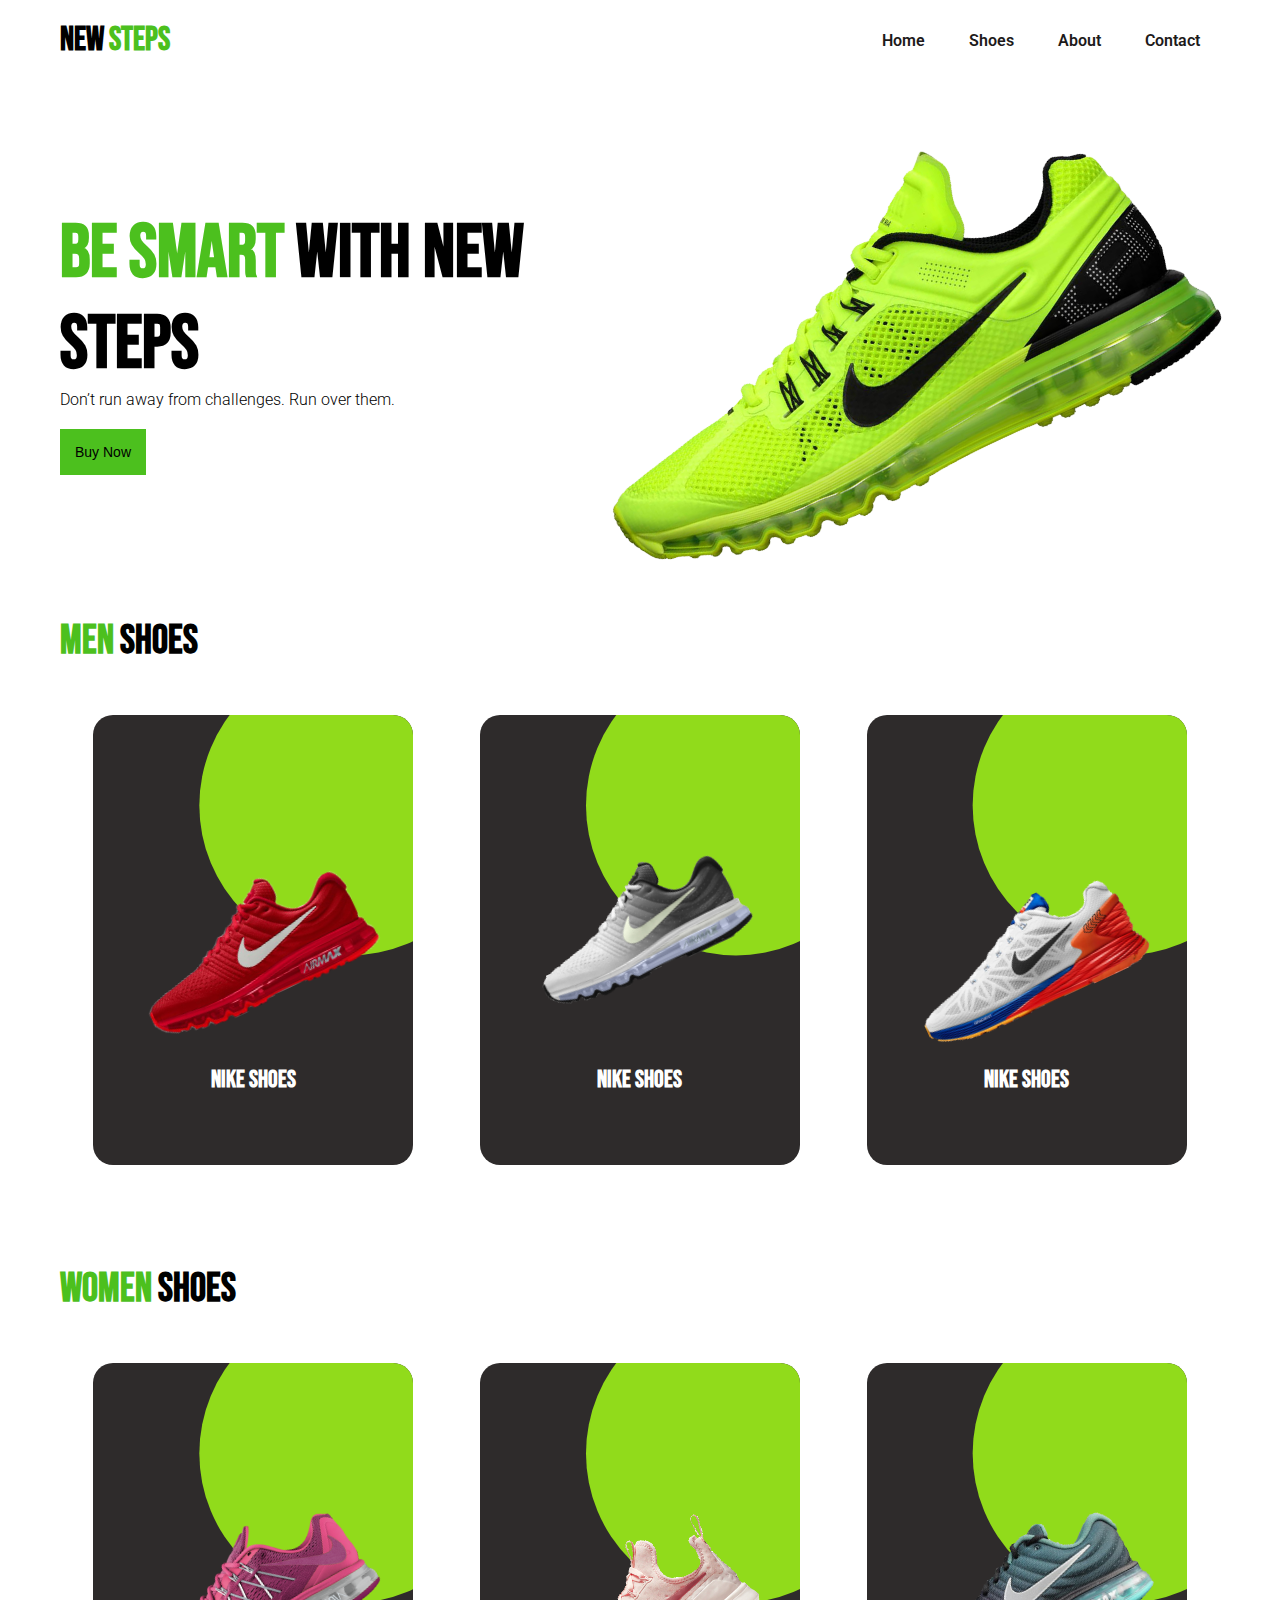
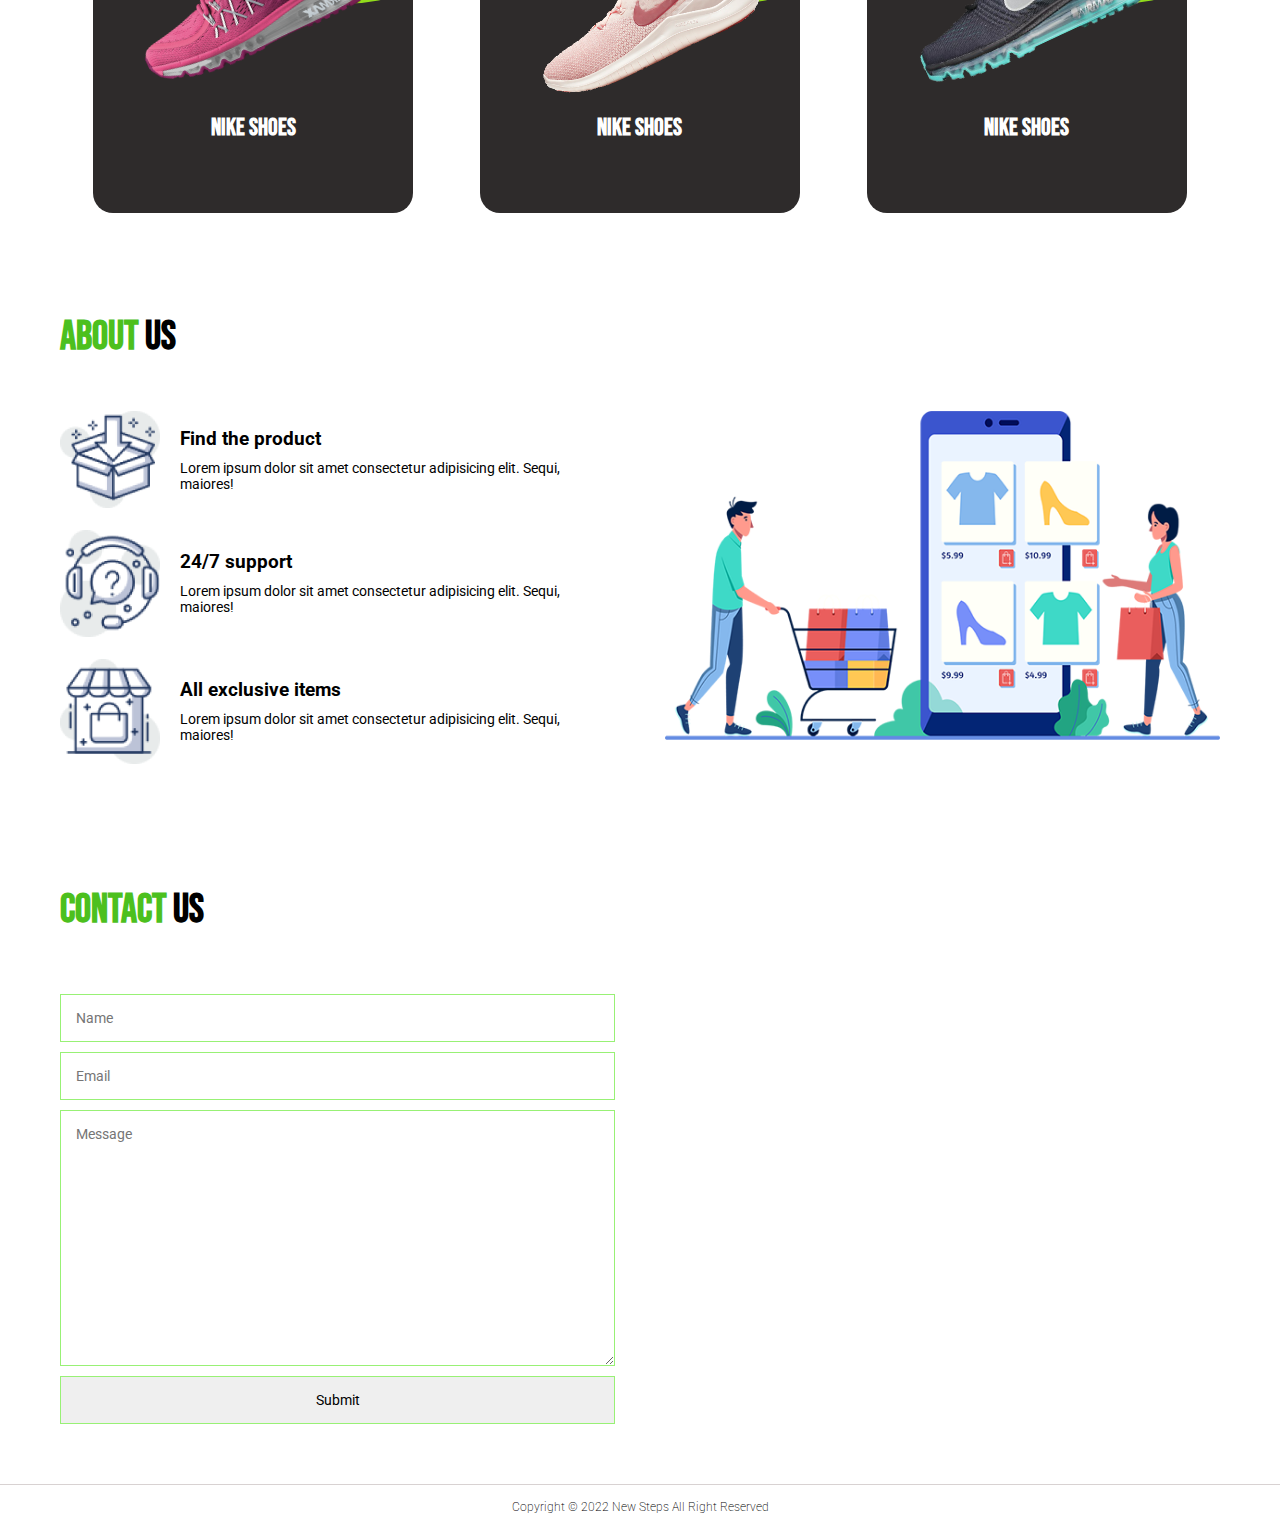
==== css responsive site/index.html @ ed40d56c "website layout create, product card added with css animation" ====
<!DOCTYPE html>
<html lang="en">

<head>
  <meta charset="UTF-8">
  <meta http-equiv="X-UA-Compatible" content="IE=edge">
  <meta name="viewport" content="width=device-width, initial-scale=1.0">
  <link rel="preconnect" href="https://fonts.googleapis.com">
  <link rel="preconnect" href="https://fonts.gstatic.com" crossorigin>
  <link href="https://fonts.googleapis.com/css2?family=Bebas+Neue&family=Roboto:wght@500;700;900&display=swap"
    rel="stylesheet">
  <link rel="stylesheet" href="./style.css">
  <title>New Steps</title>
</head>

<body>
  <header class="container">
    <nav class="navbar">
      <div class="logo">
        <h2>New <span class="highlight">Steps</span></h2>
      </div>
      <ul class="navigation">
        <li><a href="#"> Home</a></li>
        <li><a href="#"> Shoes</a></li>
        <li><a href="#"> About</a></li>
        <li><a href="#"> Contact</a></li>
      </ul>
    </nav>
  </header>

  <main class="container">
    <section class="banner">
      <div class="banner-left">

        <div>
          <h1><span class="highlight">Be smart</span> with New Steps</h1>
          <p>Don’t run away from challenges. Run over them.</p>
          <button class="buy-banner-btn">Buy Now</button>
        </div>

      </div>

      <div class="banner-right">
        <img src="./../image/shoes.webp" alt="">
      </div>
    </section>

    <!-- men-shoes  -->
    <section class="men-shoes">
      <div class="section-title">
        <h2><span class="highlight">Men</span> Shoes</h2>
      </div>
      <div class="card-container">
        <div class="product-card">
          <div class="card-img">
            <img src="../image/men/air-max.png" alt="">
          </div>
          <div class="card-body">
            <h2>Nike Shoes</h2>

            <div class="product-details">
              <div class="sizes">
                <h4>Sizes:</h4>
                <span>8</span>
                <span>9</span>
                <span>10</span>
                <span>11</span>
              </div>
              <div class="colors">
                <h4>Colors:</h4>
                <span></span>
                <span></span>
                <span></span>
              </div>
              <button class="buy-btn">Buy Now</button>
            </div>

          </div>
        </div>

        <div class="product-card">
          <div class="card-img">
            <img src="../image/men/air-max-white.png" alt="">
          </div>
          <div class="card-body">
            <h2>Nike Shoes</h2>

            <div class="product-details">
              <div class="sizes">
                <h4>Sizes:</h4>
                <span>8</span>
                <span>9</span>
                <span>10</span>
                <span>11</span>
              </div>
              <div class="colors">
                <h4>Colors:</h4>
                <span></span>
                <span></span>
                <span></span>
              </div>
              <button class="buy-btn">Buy Now</button>
            </div>

          </div>
        </div>

        <div class="product-card">
          <div class="card-img">
            <img src="../image/men/gradient.png" alt="">
          </div>
          <div class="card-body">
            <h2>Nike Shoes</h2>

            <div class="product-details">
              <div class="sizes">
                <h4>Sizes:</h4>
                <span>8</span>
                <span>9</span>
                <span>10</span>
                <span>11</span>
              </div>
              <div class="colors">
                <h4>Colors:</h4>
                <span></span>
                <span></span>
                <span></span>
              </div>
              <button class="buy-btn">Buy Now</button>
            </div>

          </div>
        </div>
      </div>
    </section>

    <!-- women-shoes -->

    <section class="women-shoes">
      <div class="section-title">
        <h2><span class="highlight">Women</span> Shoes</h2>
      </div>
      <div class="card-container">
        <div class="product-card">
          <div class="card-img">
            <img src="../image/women/Casual-Shoes.png" alt="">
          </div>
          <div class="card-body">
            <h2>Nike Shoes</h2>

            <div class="product-details">
              <div class="sizes">
                <h4>Sizes:</h4>
                <span>8</span>
                <span>9</span>
                <span>10</span>
                <span>11</span>
              </div>
              <div class="colors">
                <h4>Colors:</h4>
                <span></span>
                <span></span>
                <span></span>
              </div>
              <button class="buy-btn">Buy Now</button>
            </div>

          </div>
        </div>

        <div class="product-card">
          <div class="card-img">
            <img src="../image/women/fashion-women.png" alt="">
          </div>
          <div class="card-body">
            <h2>Nike Shoes</h2>

            <div class="product-details">
              <div class="sizes">
                <h4>Sizes:</h4>
                <span>8</span>
                <span>9</span>
                <span>10</span>
                <span>11</span>
              </div>
              <div class="colors">
                <h4>Colors:</h4>
                <span></span>
                <span></span>
                <span></span>
              </div>
              <button class="buy-btn">Buy Now</button>
            </div>

          </div>
        </div>

        <div class="product-card">
          <div class="card-img">
            <img src="../image/women/nike-air-max.png" alt="">
          </div>
          <div class="card-body">
            <h2>Nike Shoes</h2>

            <div class="product-details">
              <div class="sizes">
                <h4>Sizes:</h4>
                <span>8</span>
                <span>9</span>
                <span>10</span>
                <span>11</span>
              </div>
              <div class="colors">
                <h4>Colors:</h4>
                <span></span>
                <span></span>
                <span></span>
              </div>
              <button class="buy-btn">Buy Now</button>
            </div>

          </div>
        </div>
      </div>
    </section>
    <!-- about us  -->
    <section>
      <div class="section-title">
        <h2><span class="highlight">About </span>us</h2>
      </div>

      <div class="about">
        <div class="about-left">
          <div class="about-left-single">
            <img src="./../image/exchange.png" alt="">
            <div class="about-text">
              <h3>Find the product</h3>
              <p>Lorem ipsum dolor sit amet consectetur adipisicing elit. Sequi, maiores!</p>
            </div>
          </div>

          <div class="about-left-single">
            <img src="./../image/contact.png" alt="">
            <div class="about-text">
              <h3>24/7 support</h3>
              <p>Lorem ipsum dolor sit amet consectetur adipisicing elit. Sequi, maiores!</p>
            </div>
          </div>

          <div class="about-left-single">
            <img src="./../image/perfect-fit.png" alt="">
            <div class="about-text">
              <h3>All exclusive items</h3>
              <p>Lorem ipsum dolor sit amet consectetur adipisicing elit. Sequi, maiores!</p>
            </div>
          </div>

        </div>

        <div class="about-right">
          <img src="./../image/about.png" alt="">
        </div>
      </div>

    </section>

    <!-- contact  -->
    <section>
      <div class="section-title">
        <h2><span class="highlight">Contact </span>us</h2>
      </div>

      <div class="contact">
        <form class="contact-left">
          <input class="input-item" type="text" name="" id="" placeholder="Name">
          <input class="input-item" type="email" email="" id="" placeholder="Email">
          <textarea class="input-item" name="" id="" cols="30" rows="14" placeholder="Message"></textarea>
          <input class="input-item btn" type="submit" name="" id="">
        </form>

        <iframe class="map"
          src="https://www.google.com/maps/embed?pb=!1m18!1m12!1m3!1d5528.582463318086!2d91.81949152625438!3d22.357927098495423!2m3!1f0!2f0!3f0!3m2!1i1024!2i768!4f13.1!3m3!1m2!1s0x30acd89aa62f94c3%3A0xcfd7f9ec2e893f02!2sGEC%20More%2C%20Chittagong!5e0!3m2!1sen!2sbd!4v1644314188283!5m2!1sen!2sbd"
          style="border:0;" allowfullscreen="" loading="lazy">
        </iframe>

      </div>
    </section>
  </main>
  <footer class="footer">
    <p>Copyright &copy 2022 New Steps All Right Reserved</p>
  </footer>
</body>

</html>
---- css responsive site/style.css ----
*{
  margin: 0;
  padding: 0;
  box-sizing: border-box;
}
body{
  font-family: 'Roboto', sans-serif;
}

h1, h2{
  font-family: 'Bebas Neue', cursive;
}

.section-title h2{
  font-size:  40px;
  padding: 100px 0px 50px 0px;
}

.container{
  max-width: 1200px;
  margin: 0 auto;
  padding: 0 20px;
}

.highlight{
  color: rgb(76, 192, 30);
}

.navbar{
  display: flex;
  justify-content: space-between;
  height: 80px;
  align-items: center;

}

.logo{
  font-size: 22px;
}

.navigation li{
  list-style: none;
  display: inline-block;
}

.navigation li a{
  text-decoration: none;
  color: rgb(29, 26, 26);
  padding: 10px 20px;
  font-weight: 600;
  transition: 0.5s linear;
}

.navigation li a:hover{
  color: rgb(76, 192, 30);
}

/* banner */
.banner{
  display: grid;
  grid-template-columns: 5fr 7fr;
  margin-top: 85px;
}
.banner-right{
  padding: 20px;
}

.banner-right img{
  width: 100%;
  transform: rotate(-25deg);
}

.banner-left{
  display: flex;
  align-items: center;
}

.banner-left h1{
  font-size: 75px;
}
.banner-left p{
  font-size: 16px;
  font-weight: 300;
  padding-bottom: 20px;
}

.buy-banner-btn{
  border: 0;
  outline: 0;
  padding: 15px;
  font-size: 14px;
  font-weight: 500;
  background:rgb(76, 192, 30);
  color: black;
  cursor: pointer;
  
}

/* card design  */
.card-container{
  display: grid;
  grid-template-columns: repeat(3, 1fr);
  place-items: center;
}

.product-card{
  font-family: 'Poppins', sans-serif;
  color: rgb(255, 255, 255);
  height: 450px;
  width: 320px;
  background: rgb(46, 43, 43);
  border-radius: 20px;
  position: relative;
  overflow: hidden;
}

.product-card::before{
  content: "";
  width: 100%;
  height: 100%;
  background: rgb(145, 219, 27);
  position: absolute;
  top: 0;
  left: 0;
  clip-path: circle(150px at 80% 20%);
  transition: .5s;
}

.product-card:hover::before{
  clip-path: circle(300px at 80% -10%);
}

.card-img{
  max-width: 250px;
  position: absolute;
  top: 0%;
  left: 10%;
  transform: translateY(120%);
  transition: .6s;
}
.card-img img{
  width: 100%;
  transform: rotate(-25deg);

}

.product-card:hover .card-img{
  transform: translateY(20%);
}

.card-body{
  position: absolute;
  color: rgb(255, 255, 255);
  height: 100px;
  width: 100%;
  text-align: center;
  bottom: 0;
  transition: .7s;
}

.product-card:hover .card-body{
  height: 200px;
}

/* .card-body h2{
  margin: 50px 0px 0px 0px;
} */

.card-body h4{
  margin: 7px 0px;
}


.sizes{
  display: flex;
  justify-content: center;
  align-items: center;
}

.sizes span{
  display: flex;
  justify-content: center;
  align-items: center;
  height: 25px;
  width: 25px;
  background: rgb(255, 255, 255);
  color: rgb(39, 37, 37);
  margin-left: 5px;
  border-radius: 5px;
  transition-delay: .7s;
}

.colors{
  display: flex;
  justify-content: center;
  align-items: center;
  transition-delay: .5s;
}

.colors span{
  height: 20px;
  width: 20px;
  border-radius: 50%;
  margin-left: 10px;
}

.colors span:nth-child(2){
  background-color: rgb(145, 219, 27); 
}
.colors span:nth-child(3){
  background-color: rgb(15, 69, 185); 
}
.colors span:nth-child(4){
  background-color: rgb(225, 236, 65); 
}

.buy-btn{
  border: 0;
  outline: 0;
  background: #fff;
  color: black;
  cursor: pointer;
  padding: 7px 10px;
  border-radius: 5px;
  font-size: 15px;
  font-weight: 500;
}

.product-details{
  opacity: 0;
  transition: .6s;
}
.product-card:hover .product-details{
  opacity: 1;
}

/* about us  */
.about{
  display: grid;
  grid-template-columns: repeat(2, 1fr);
  grid-gap: 50px;
}

.about-text h3{
  margin-bottom: 10px;
}
.about-text p{
  font-size: 14px;
}

.about-left{
  display: flex;
  flex-direction: column;
}

.about-left-single{
  display: flex;
  align-items: center;
  padding-bottom: 22px;
}

.about-left-single img{
  max-width: 100px;
  margin-right: 20px;
}

.about-right img{
  width: 100%;

}

/* contact  */
.contact{
  display: grid;
  grid-template-columns: repeat(2,1fr);
  grid-gap: 50px;
  place-items: center;
}

.contact-left{
  display: flex;
  flex-direction: column;
}
.contact-left {
  width: 100%;
}

.input-item{
  width: 100%;
  font-family: inherit;
  font-size: 14px;
  padding: 15px;
  margin: 5px 0px;
  border: 1px solid rgb(152, 241, 117);
  outline: 0;
}

.input-item.btn{
  cursor: pointer;
}

.map{
  width: 100%;
  height: 450px;
}

/* footer  */
.footer{
  font-size: 12px;
  font-weight: 200;
  display: flex;
  justify-content: center;
  align-items: center;
  height: 45px;
  border-top: 1px solid rgb(216, 210, 210);
  margin-top: 50px;
}
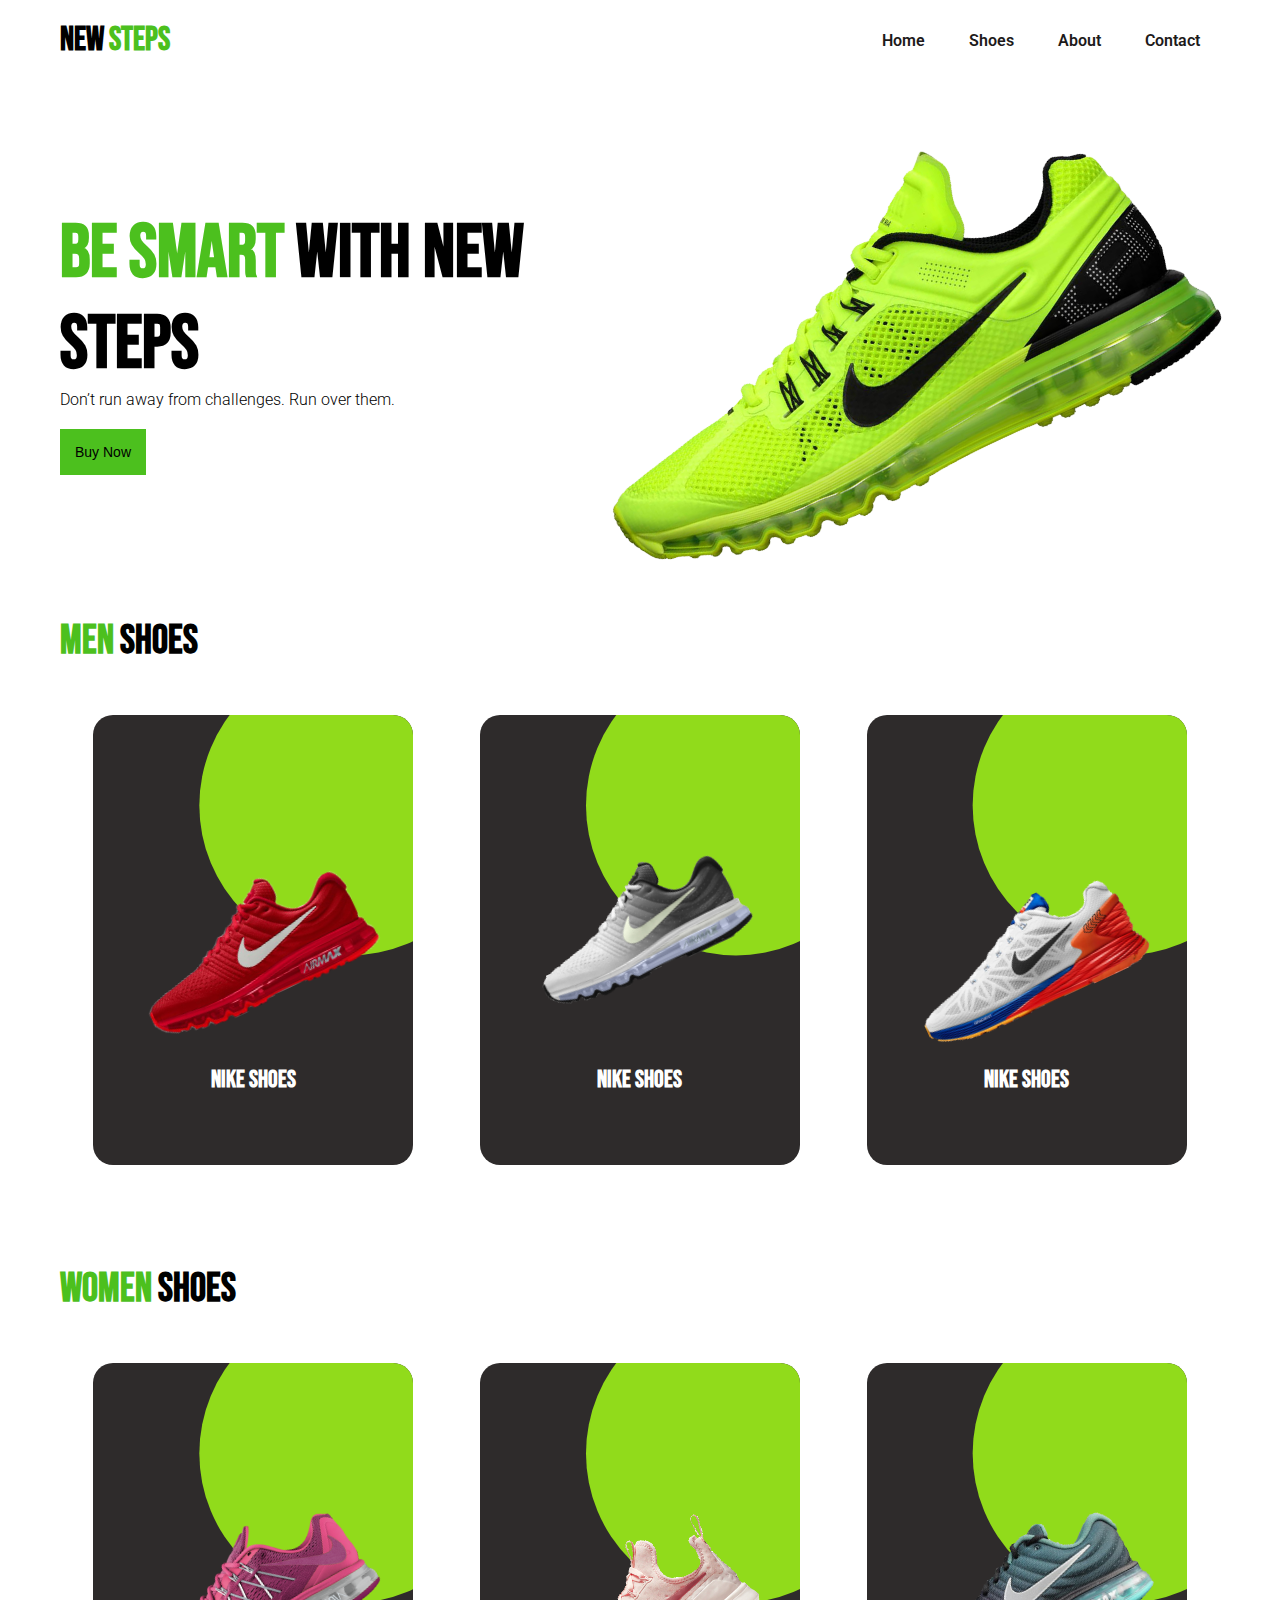
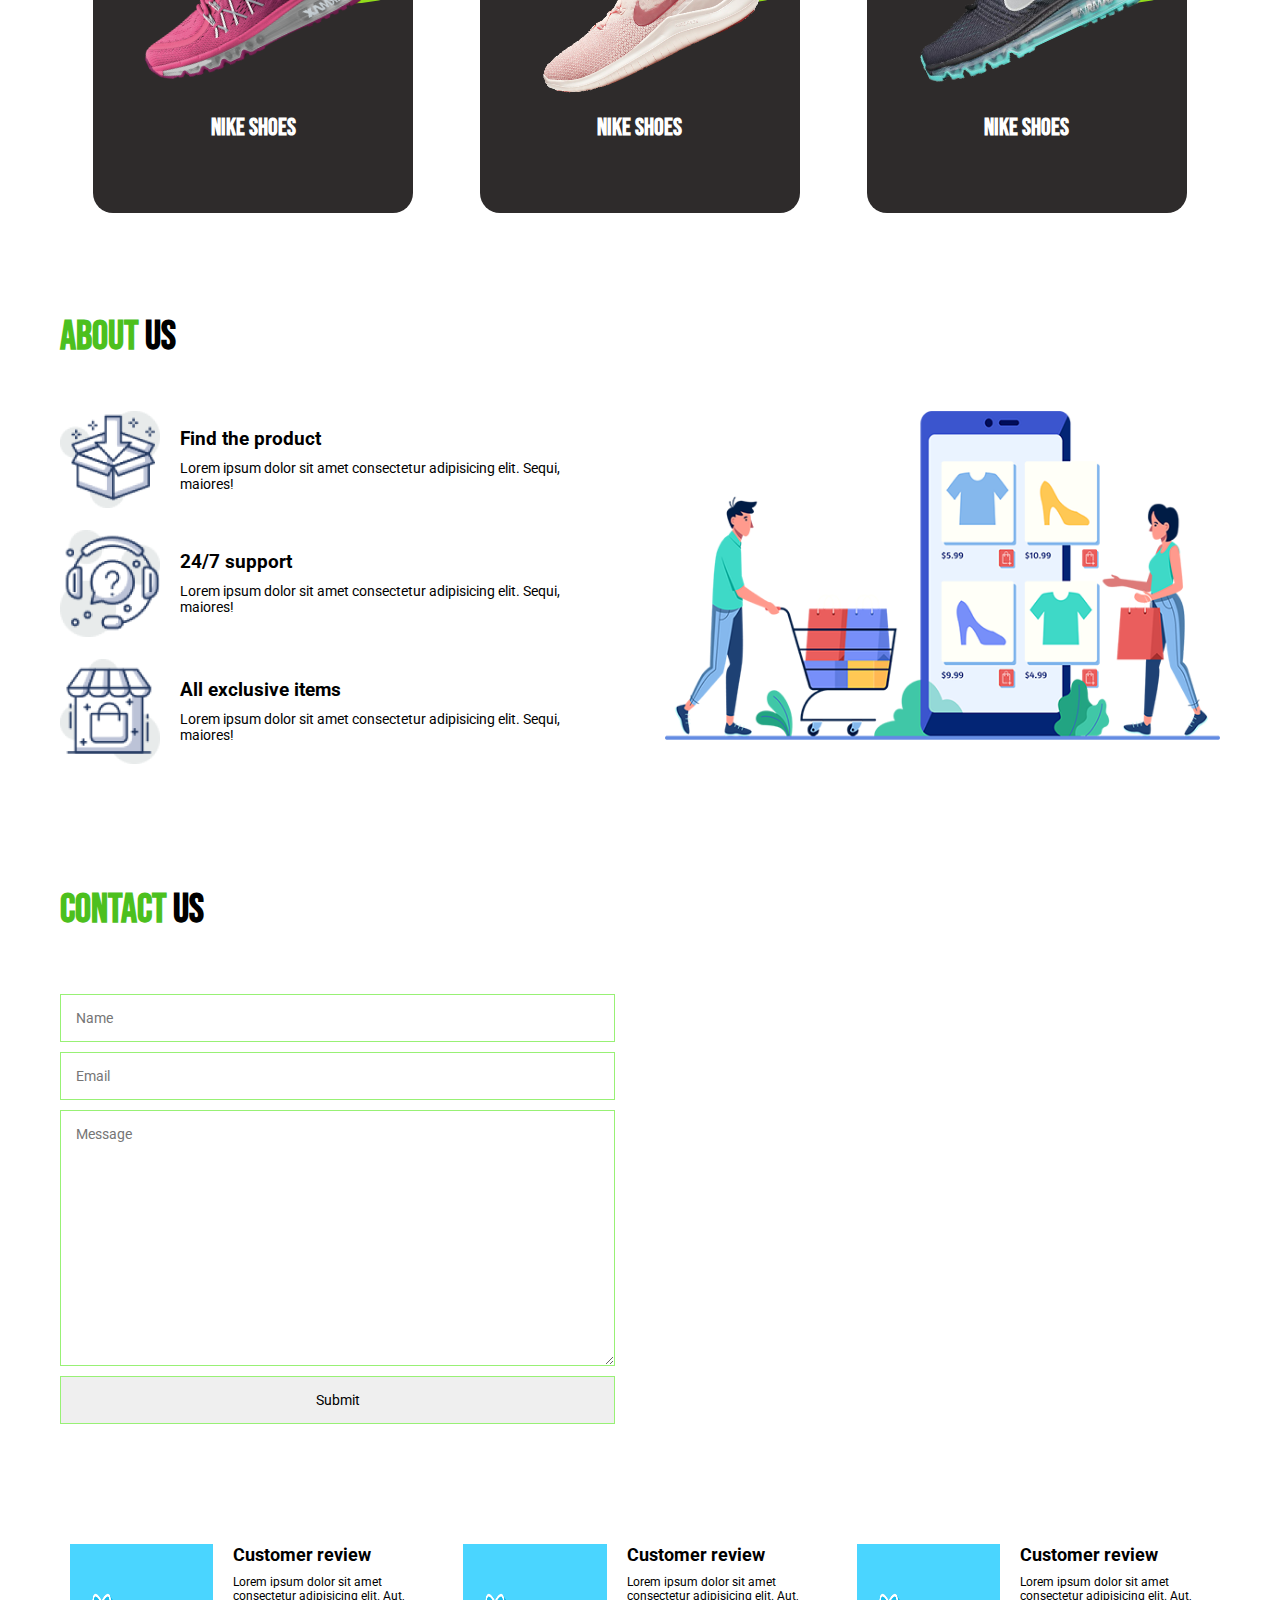
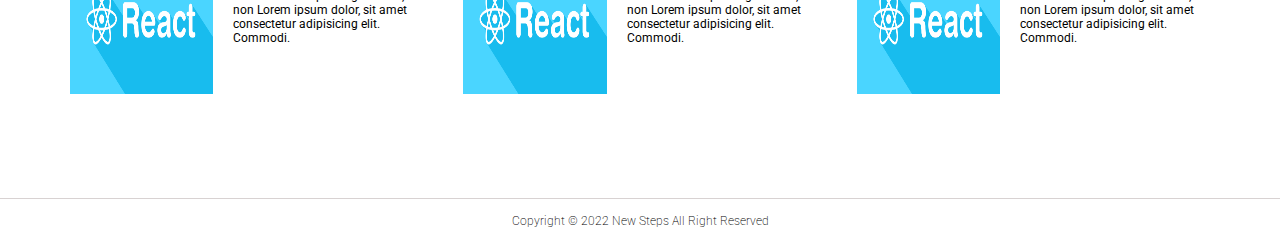
==== commit 99c8f241: "website responsive, created menu drawer with css" ====
--- a/css responsive site/index.html
+++ b/css responsive site/index.html
@@ -14,16 +14,25 @@
 </head>
 
 <body>
-  <header class="container">
+  <header class="container" id="home">
     <nav class="navbar">
       <div class="logo">
         <h2>New <span class="highlight">Steps</span></h2>
       </div>
+
+      <input type="checkbox" name="" id="menu-toggler">
+      <label for="menu-toggler" class="menu-toggler-label">
+
+        <div class="toggler-icon">
+          <span></span><span></span><span></span>
+        </div>
+      </label>
+
       <ul class="navigation">
-        <li><a href="#"> Home</a></li>
-        <li><a href="#"> Shoes</a></li>
-        <li><a href="#"> About</a></li>
-        <li><a href="#"> Contact</a></li>
+        <li><a href="#home"> Home</a></li>
+        <li><a href="#shoes"> Shoes</a></li>
+        <li><a href="#about"> About</a></li>
+        <li><a href="#contact"> Contact</a></li>
       </ul>
     </nav>
   </header>
@@ -46,7 +55,7 @@
     </section>
 
     <!-- men-shoes  -->
-    <section class="men-shoes">
+    <section id="shoes">
       <div class="section-title">
         <h2><span class="highlight">Men</span> Shoes</h2>
       </div>
@@ -132,11 +141,8 @@
           </div>
         </div>
       </div>
-    </section>
-
-    <!-- women-shoes -->
-
-    <section class="women-shoes">
+
+      <!-- women-shoes -->
       <div class="section-title">
         <h2><span class="highlight">Women</span> Shoes</h2>
       </div>
@@ -224,7 +230,7 @@
       </div>
     </section>
     <!-- about us  -->
-    <section>
+    <section id="about">
       <div class="section-title">
         <h2><span class="highlight">About </span>us</h2>
       </div>
@@ -265,7 +271,7 @@
     </section>
 
     <!-- contact  -->
-    <section>
+    <section id="contact">
       <div class="section-title">
         <h2><span class="highlight">Contact </span>us</h2>
       </div>
@@ -285,6 +291,41 @@
 
       </div>
     </section>
+
+    <section class="rev-container">
+
+      <div class="rev-card">
+        <div class="rev-left">
+          <img src="../image/react.png" alt="">
+        </div>
+        <div class="rev-right">
+          <h1>Customer review</h1>
+          <p>Lorem ipsum dolor sit amet consectetur adipisicing elit. Aut, non Lorem ipsum dolor, sit amet consectetur
+            adipisicing elit. Commodi.</p>
+        </div>
+      </div>
+      <div class="rev-card">
+        <div class="rev-left">
+          <img src="../image/react.png" alt="">
+        </div>
+        <div class="rev-right">
+          <h1>Customer review</h1>
+          <p>Lorem ipsum dolor sit amet consectetur adipisicing elit. Aut, non Lorem ipsum dolor, sit amet consectetur
+            adipisicing elit. Commodi.</p>
+        </div>
+      </div>
+      <div class="rev-card">
+        <div class="rev-left">
+          <img src="../image/react.png" alt="">
+        </div>
+        <div class="rev-right">
+          <h1>Customer review</h1>
+          <p>Lorem ipsum dolor sit amet consectetur adipisicing elit. Aut, non Lorem ipsum dolor, sit amet consectetur
+            adipisicing elit. Commodi.</p>
+        </div>
+      </div>
+
+    </section>
   </main>
   <footer class="footer">
     <p>Copyright &copy 2022 New Steps All Right Reserved</p>
--- a/css responsive site/style.css
+++ b/css responsive site/style.css
@@ -2,6 +2,7 @@
   margin: 0;
   padding: 0;
   box-sizing: border-box;
+  scroll-behavior: smooth;
 }
 body{
   font-family: 'Roboto', sans-serif;
@@ -55,11 +56,38 @@
   color: rgb(76, 192, 30);
 }
 
+.toggler-icon{
+  display: flex;
+  flex-direction: column;
+  cursor: pointer;
+}
+
+#menu-toggler{
+  display: none;
+}
+
+.toggler-icon span{
+  height: 3px;
+  width: 22px;
+  background-color: rgb(91, 216, 42);
+  border-radius: 5px;
+  margin-bottom: 4px;
+}
+.menu-toggler-label{
+  display: none;
+}
+
+#menu-toggler:checked ~ .navigation{
+  transform: translate(0%);
+  transition: 0.4s linear;
+}
+
 /* banner */
 .banner{
   display: grid;
   grid-template-columns: 5fr 7fr;
   margin-top: 85px;
+  grid-row-gap: 40px;
 }
 .banner-right{
   padding: 20px;
@@ -101,6 +129,7 @@
   display: grid;
   grid-template-columns: repeat(3, 1fr);
   place-items: center;
+  grid-row-gap: 18px;
 }
 
 .product-card{
@@ -162,9 +191,6 @@
   height: 200px;
 }
 
-/* .card-body h2{
-  margin: 50px 0px 0px 0px;
-} */
 
 .card-body h4{
   margin: 7px 0px;
@@ -314,4 +340,110 @@
   height: 45px;
   border-top: 1px solid rgb(216, 210, 210);
   margin-top: 50px;
+}
+
+.rev-container{
+  display: grid;
+  margin: 100px 0px 90px 0px ;
+  grid-template-columns: repeat(3, 1fr);
+  grid-gap: 20px;
+  width: 100%;
+  
+}
+
+
+.rev-card{
+  padding: 10px;
+  display: flex;
+  width: 100%;
+
+}
+
+.rev-left{
+  /* border-right: 1px solid rgb(189, 177, 177); */
+  margin-right: 20px;
+}
+
+.rev-right{
+  width: 100%;
+}
+.rev-right h1{
+  font-family: Roboto;
+  font-size: 18px;
+}
+.rev-right p{
+  margin-top: 10px;
+  font-size: 12px;
+}
+
+.rev-card img{
+  max-width: 100%;
+  height: 150px;
+}
+
+
+@media (max-width:1050px){
+  .card-container{
+    grid-template-columns: repeat(2, 1fr);
+    grid-row-gap: 18px;
+    place-items: center;
+  }
+}
+
+@media (max-width:720px){
+  .card-container, .banner, .about, .contact{
+    grid-template-columns: 1fr;
+ 
+  }
+}
+
+@media (max-width:720px){
+  .rev-card{
+    display: flex;
+    flex-direction: column;
+    flex-wrap: wrap;
+    overflow: hidden;
+    padding: 20px 0px 20px 0px;
+ 
+  }
+}
+@media (max-width:480px){
+  .rev-container{
+    display: flex;
+    flex-direction: column;
+   
+  }
+}
+@media (max-width:480px){
+  .rev-card img{
+  width: 100%;
+  height: 200px;
+  padding-top: 10px;
+
+  }
+}
+
+@media (max-width:720px){
+  .menu-toggler-label{
+    display: block;
+  }
+  .navigation{
+    position: fixed;
+    background-color: rgb(117, 202, 83);
+    top: 0;
+    left: 0;
+    height: 100vh;
+    z-index: 100;
+    width: 500px;
+    max-width: 66%;
+    padding: 50px ;
+    transform: translateX(-100%);
+  
+  }
+  .navigation li{
+    font-size: 20px;
+    display: block;
+    text-align: center;
+    margin: 28px ;
+  }
 }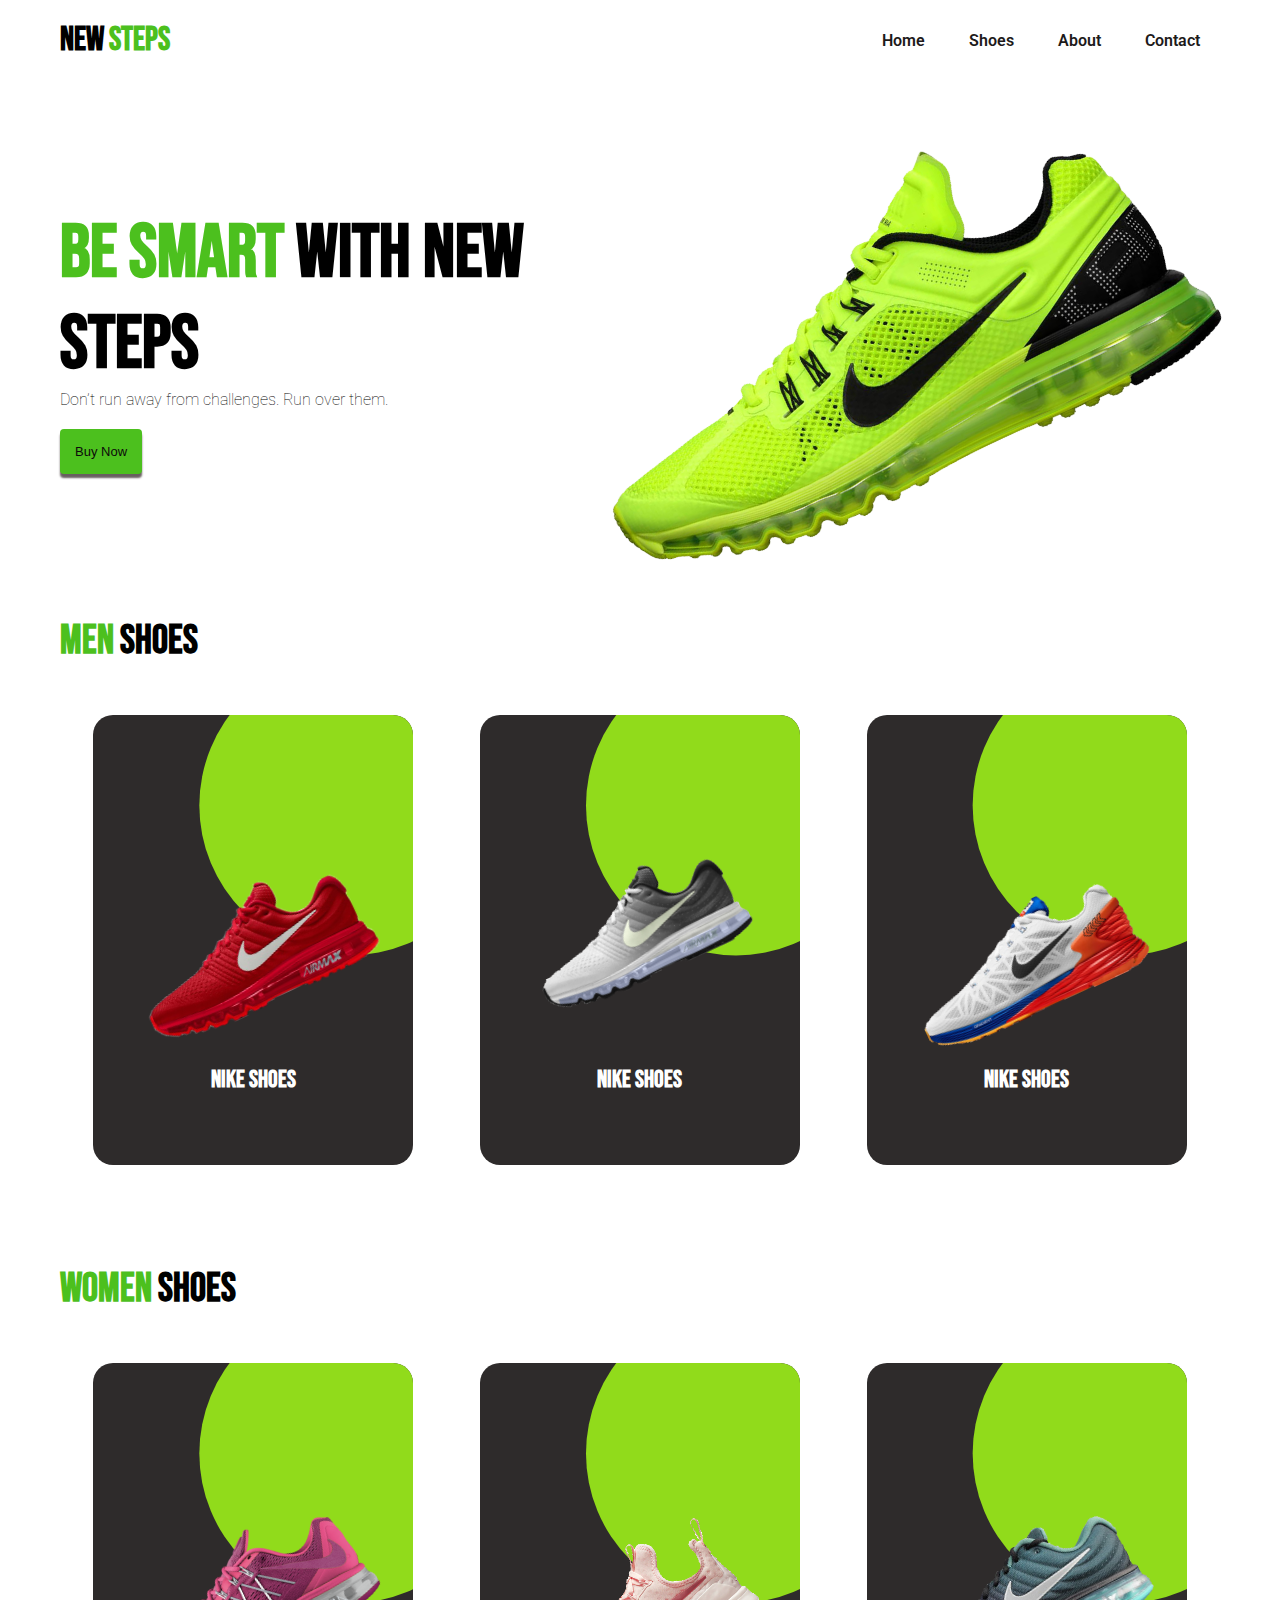
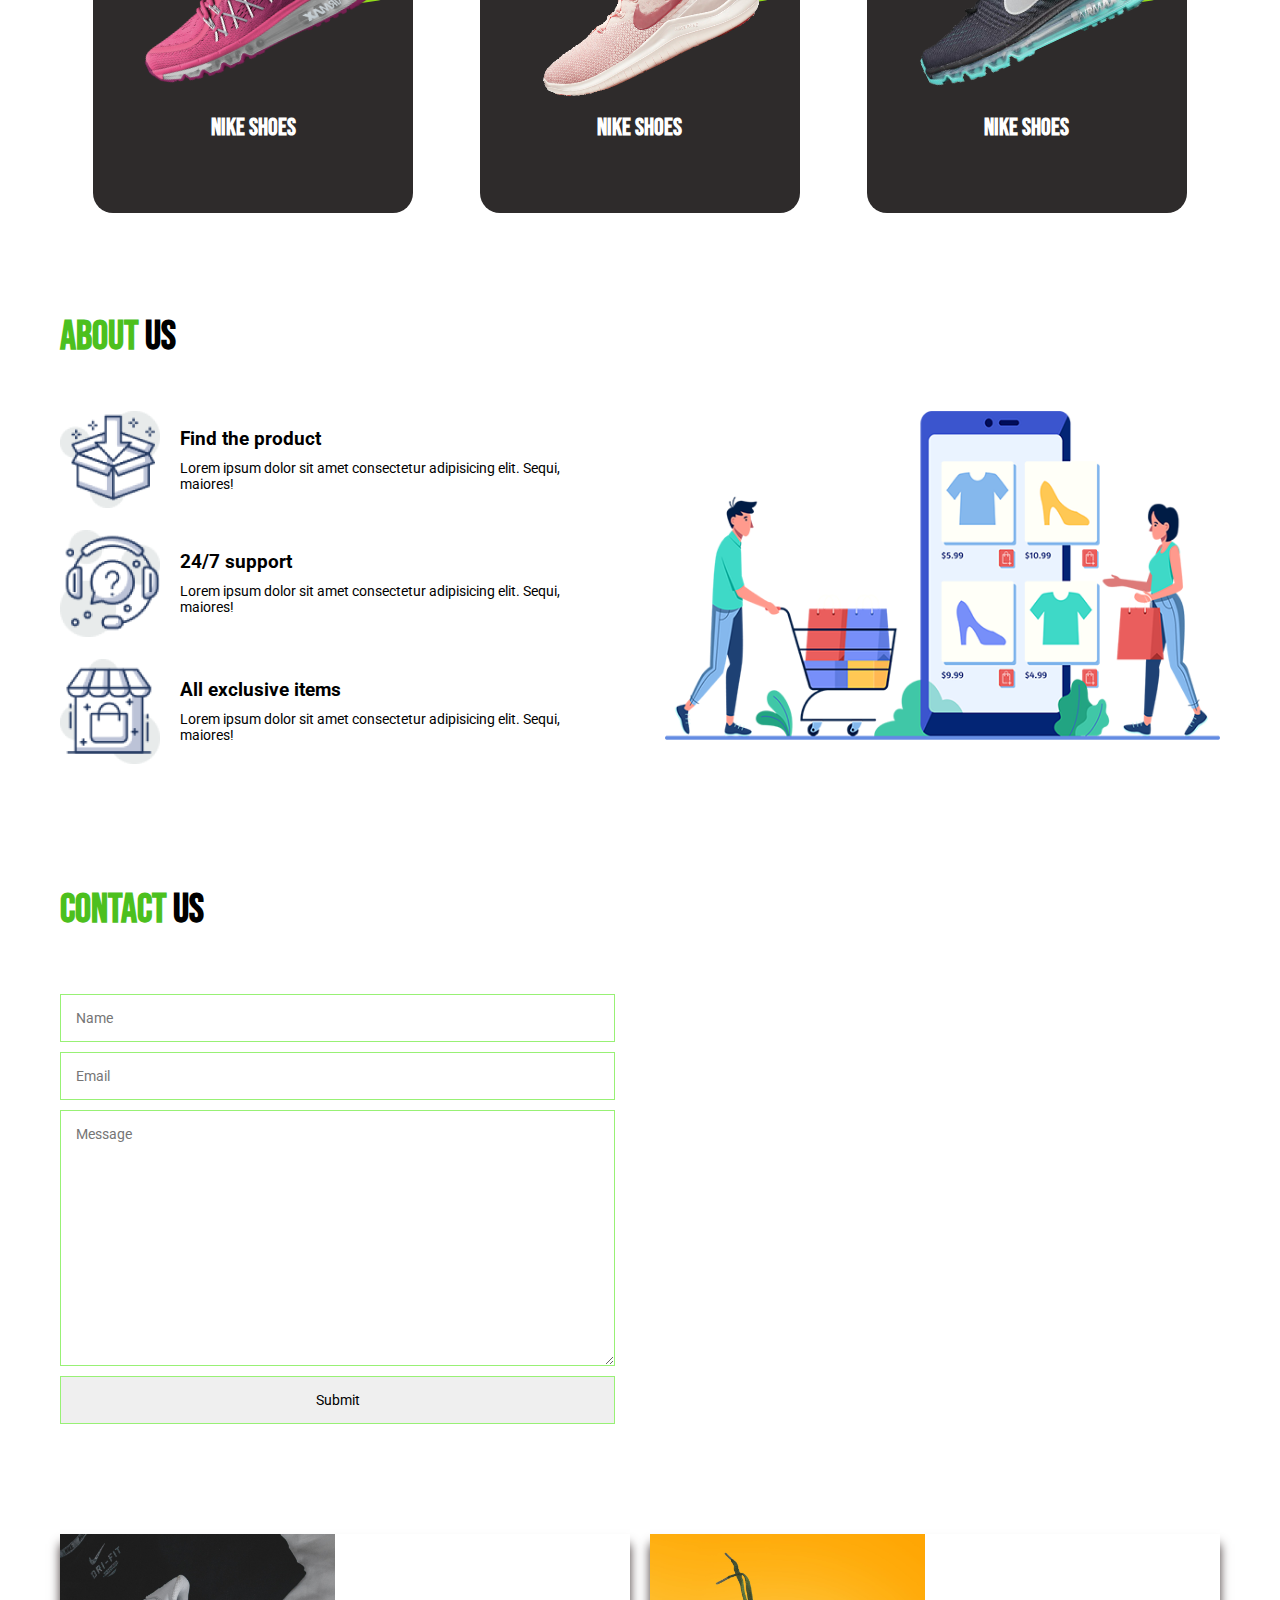
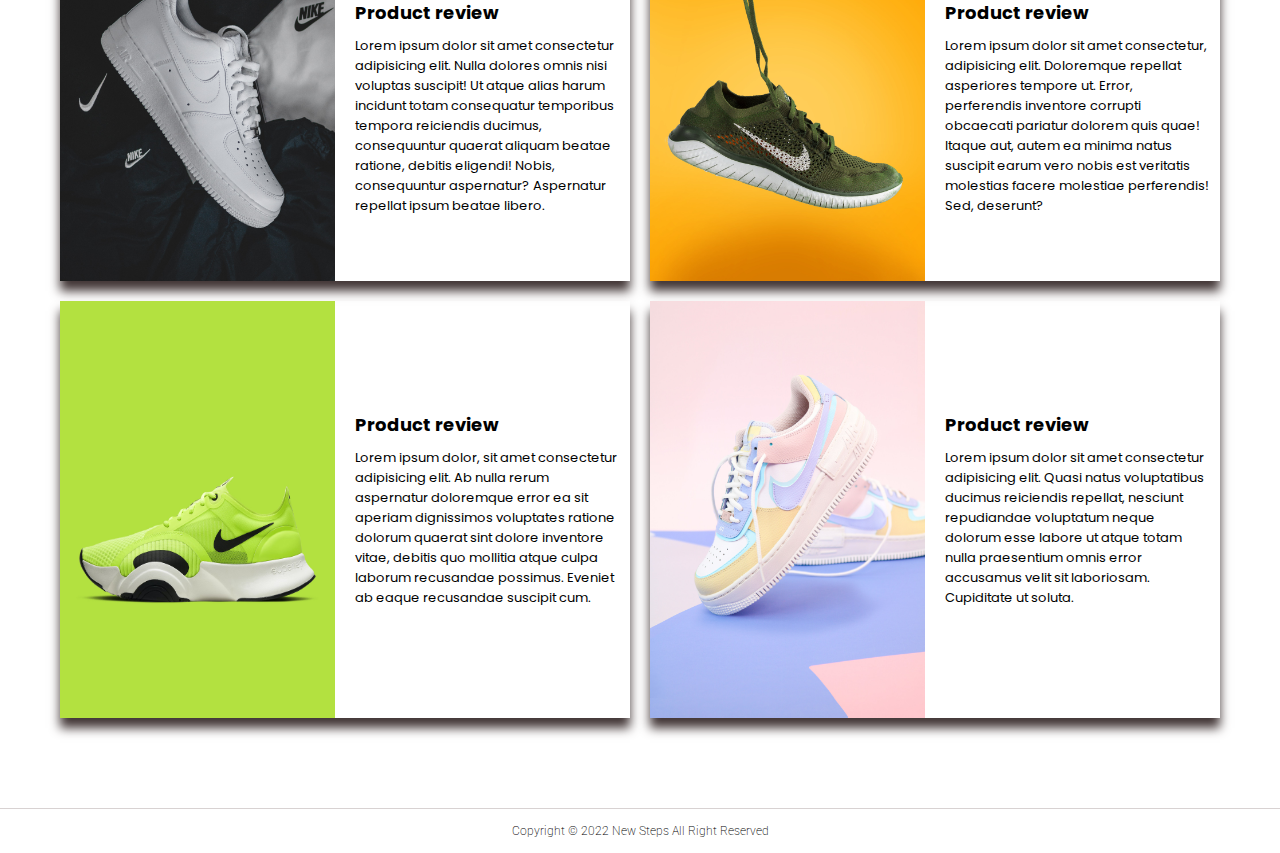
==== commit ab8fe6ba: "responsive product review card added" ====
--- a/css responsive site/index.html
+++ b/css responsive site/index.html
@@ -9,6 +9,7 @@
   <link rel="preconnect" href="https://fonts.gstatic.com" crossorigin>
   <link href="https://fonts.googleapis.com/css2?family=Bebas+Neue&family=Roboto:wght@500;700;900&display=swap"
     rel="stylesheet">
+  <link href="https://fonts.googleapis.com/css2?family=Poppins&display=swap" rel="stylesheet">
   <link rel="stylesheet" href="./style.css">
   <title>New Steps</title>
 </head>
@@ -296,36 +297,54 @@
 
       <div class="rev-card">
         <div class="rev-left">
-          <img src="../image/react.png" alt="">
+          <img src="../image/nike-1.jpg" alt="">
         </div>
         <div class="rev-right">
-          <h1>Customer review</h1>
-          <p>Lorem ipsum dolor sit amet consectetur adipisicing elit. Aut, non Lorem ipsum dolor, sit amet consectetur
-            adipisicing elit. Commodi.</p>
-        </div>
-      </div>
+          <h1>Product review</h1>
+          <p>Lorem ipsum dolor sit amet consectetur adipisicing elit. Nulla dolores omnis nisi voluptas suscipit! Ut
+            atque alias harum incidunt totam consequatur temporibus tempora reiciendis ducimus, consequuntur quaerat
+            aliquam beatae ratione, debitis eligendi! Nobis, consequuntur aspernatur? Aspernatur repellat ipsum beatae
+            libero.</p>
+        </div>
+      </div>
+
       <div class="rev-card">
         <div class="rev-left">
-          <img src="../image/react.png" alt="">
+          <img src="../image/nike-2.jpg" alt="">
         </div>
         <div class="rev-right">
-          <h1>Customer review</h1>
-          <p>Lorem ipsum dolor sit amet consectetur adipisicing elit. Aut, non Lorem ipsum dolor, sit amet consectetur
-            adipisicing elit. Commodi.</p>
+          <h1>Product review</h1>
+          <p>Lorem ipsum dolor sit amet consectetur, adipisicing elit. Doloremque repellat asperiores tempore ut. Error,
+            perferendis inventore corrupti obcaecati pariatur dolorem quis quae! Itaque aut, autem ea minima natus
+            suscipit earum vero nobis est veritatis molestias facere molestiae perferendis! Sed, deserunt?</p>
         </div>
       </div>
       <div class="rev-card">
         <div class="rev-left">
-          <img src="../image/react.png" alt="">
+          <img src="../image/nike-3.jpg" alt="">
         </div>
         <div class="rev-right">
-          <h1>Customer review</h1>
-          <p>Lorem ipsum dolor sit amet consectetur adipisicing elit. Aut, non Lorem ipsum dolor, sit amet consectetur
-            adipisicing elit. Commodi.</p>
-        </div>
-      </div>
-
-    </section>
+          <h1>Product review</h1>
+          <p>Lorem ipsum dolor, sit amet consectetur adipisicing elit. Ab nulla rerum aspernatur doloremque error ea sit
+            aperiam dignissimos voluptates ratione dolorum quaerat sint dolore inventore vitae, debitis quo mollitia
+            atque culpa laborum recusandae possimus. Eveniet ab eaque recusandae suscipit cum.</p>
+        </div>
+      </div>
+      <div class="rev-card">
+        <div class="rev-left">
+          <img src="../image/nike-4.jpg" alt="">
+        </div>
+        <div class="rev-right">
+          <h1>Product review</h1>
+          <p>Lorem ipsum dolor sit amet consectetur adipisicing elit. Quasi natus voluptatibus ducimus reiciendis
+            repellat, nesciunt repudiandae voluptatum neque dolorum esse labore ut atque totam nulla praesentium omnis
+            error accusamus velit sit laboriosam. Cupiditate ut soluta.</p>
+        </div>
+      </div>
+
+    </section>
+
+
   </main>
   <footer class="footer">
     <p>Copyright &copy 2022 New Steps All Right Reserved</p>
--- a/css responsive site/style.css
+++ b/css responsive site/style.css
@@ -108,7 +108,7 @@
 }
 .banner-left p{
   font-size: 16px;
-  font-weight: 300;
+  font-weight: 100;
   padding-bottom: 20px;
 }
 
@@ -116,12 +116,19 @@
   border: 0;
   outline: 0;
   padding: 15px;
-  font-size: 14px;
-  font-weight: 500;
+  font-size: 13px;
+  border-radius: 4px;
   background:rgb(76, 192, 30);
-  color: black;
+  color: rgb(12, 10, 10);
+  box-shadow:  0px 4px 2px rgb(104, 95, 95);
   cursor: pointer;
-  
+  position: relative;
+  top: 0;  
+}
+.buy-banner-btn:active{
+  top: 3px;
+  transition: 0.3s;
+  box-shadow:  0px 4px 2px rgb(104, 95, 95);
 }
 
 /* card design  */
@@ -345,7 +352,7 @@
 .rev-container{
   display: grid;
   margin: 100px 0px 90px 0px ;
-  grid-template-columns: repeat(3, 1fr);
+  grid-template-columns: repeat(2, 1fr);
   grid-gap: 20px;
   width: 100%;
   
@@ -353,32 +360,45 @@
 
 
 .rev-card{
+  display: flex;
+  width: 100%;
+  border: 0px solid rgb(124, 124, 115);
+  box-shadow: 0px 10px 10px rgb(66, 54, 54);
+}
+
+.rev-left{
+  /* border: 1px solid rgb(48, 43, 43); */
+  width: 100%;
+  margin-right: 10px;
+}
+
+.rev-right{
+  /* border: 1px solid rgb(48, 43, 43); */
+  display: flex;
+  flex-direction: column;
+  justify-content: center;
+  /* align-items: center; */
+  width: 100%;
   padding: 10px;
-  display: flex;
-  width: 100%;
-
-}
-
-.rev-left{
-  /* border-right: 1px solid rgb(189, 177, 177); */
-  margin-right: 20px;
-}
-
-.rev-right{
-  width: 100%;
-}
+  
+  
+}
+
 .rev-right h1{
-  font-family: Roboto;
+  font-family: 'poppins', sans-serif;
   font-size: 18px;
 }
 .rev-right p{
+  font-family: 'poppins', sans-serif;
   margin-top: 10px;
-  font-size: 12px;
+  font-size: 13px;
 }
 
 .rev-card img{
-  max-width: 100%;
-  height: 150px;
+  margin: 0;
+  padding: 0;
+  width: 100%;
+  height: 100%;
 }
 
 
@@ -397,15 +417,27 @@
   }
 }
 
-@media (max-width:720px){
+@media (max-width:1150px){
   .rev-card{
     display: flex;
     flex-direction: column;
     flex-wrap: wrap;
     overflow: hidden;
-    padding: 20px 0px 20px 0px;
+    padding: 20px 10px 20px 10px;
+    overflow: hidden;
+    /* border: 2px solid rgb(54, 54, 50); */
  
   }
+}
+@media (max-width:1150px){
+  .rev-card img{
+    width: 100%;
+    height: 560px;
+    padding-top: 10px;
+    background-size: contain;
+
+  
+    }
 }
 @media (max-width:480px){
   .rev-container{
@@ -417,8 +449,10 @@
 @media (max-width:480px){
   .rev-card img{
   width: 100%;
-  height: 200px;
+  height: 100%;
   padding-top: 10px;
+  align-items: center;
+  background-size: cover;
 
   }
 }
@@ -427,9 +461,10 @@
   .menu-toggler-label{
     display: block;
   }
+
   .navigation{
     position: fixed;
-    background-color: rgb(117, 202, 83);
+    background-color: rgba(117, 202, 83, 0.856);
     top: 0;
     left: 0;
     height: 100vh;
@@ -446,4 +481,7 @@
     text-align: center;
     margin: 28px ;
   }
+  .navigation li a:hover{
+    color: rgb(233, 219, 219);
+  }
 }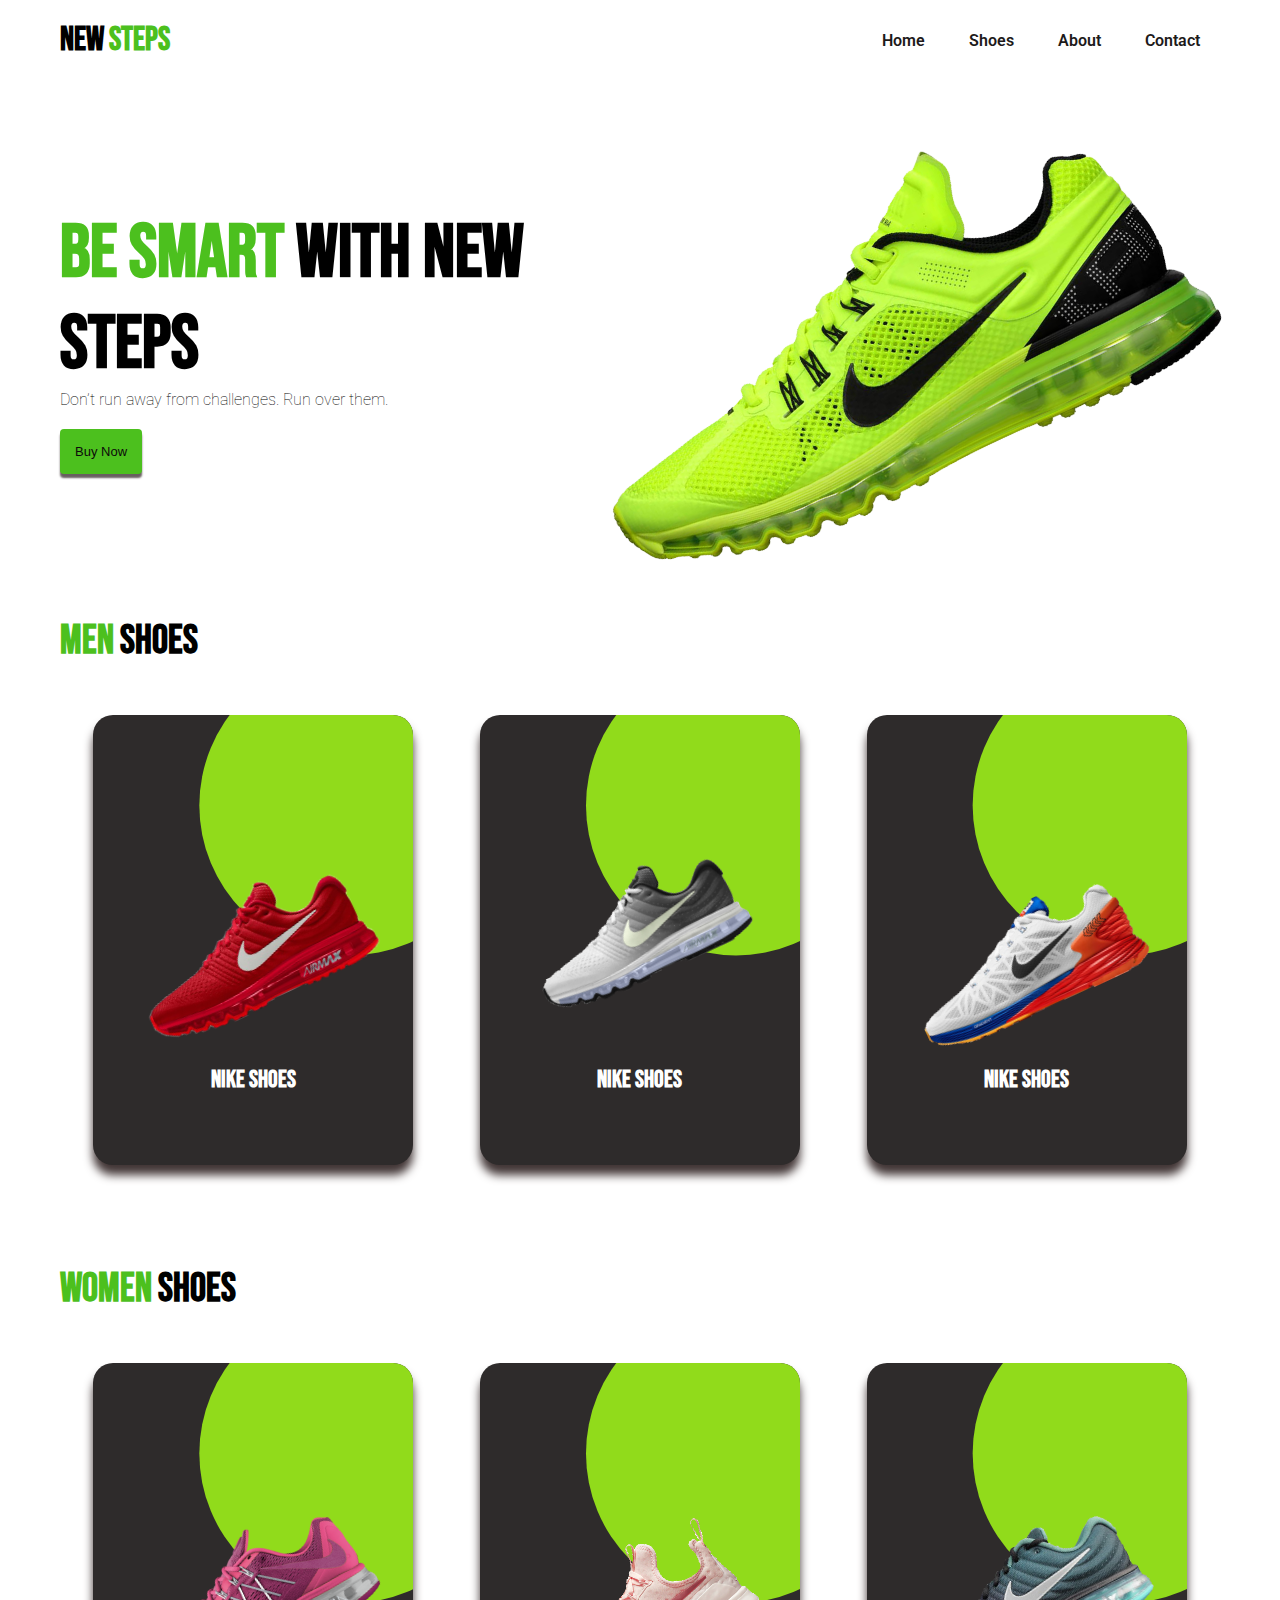
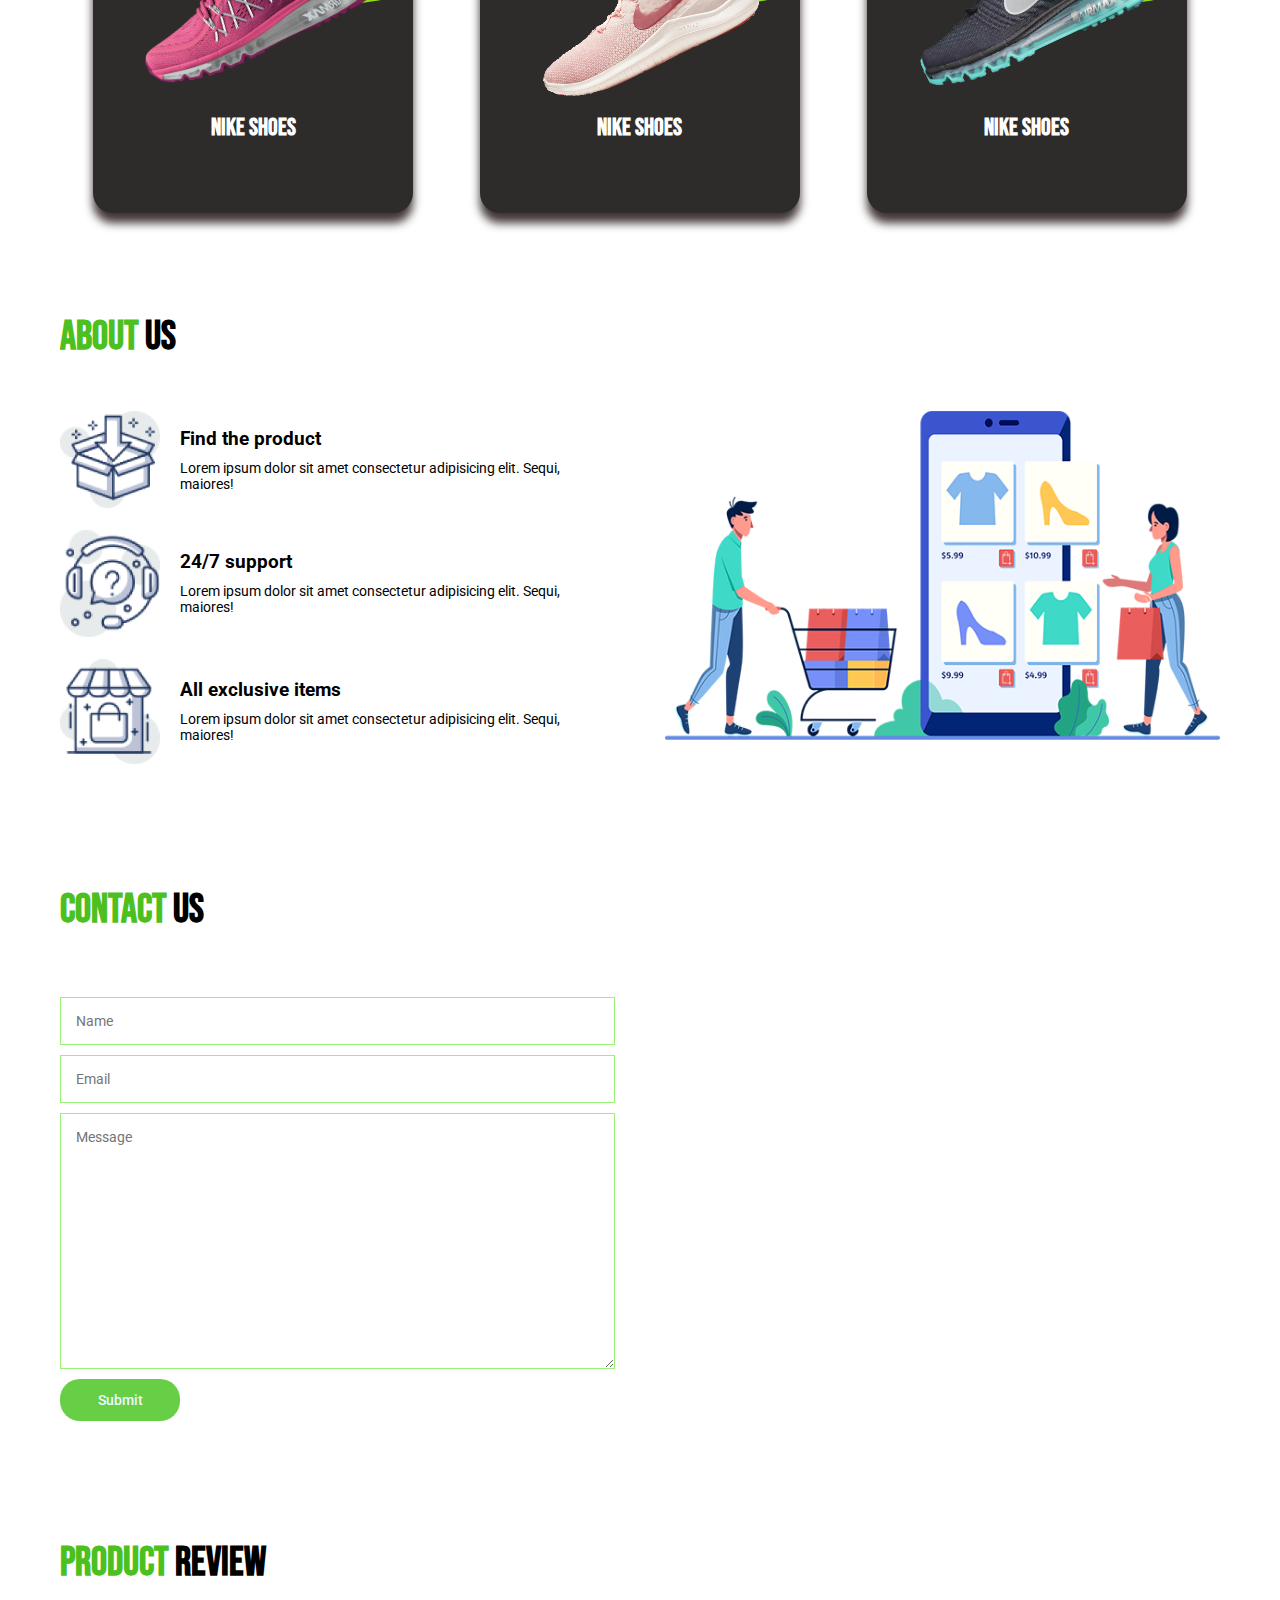
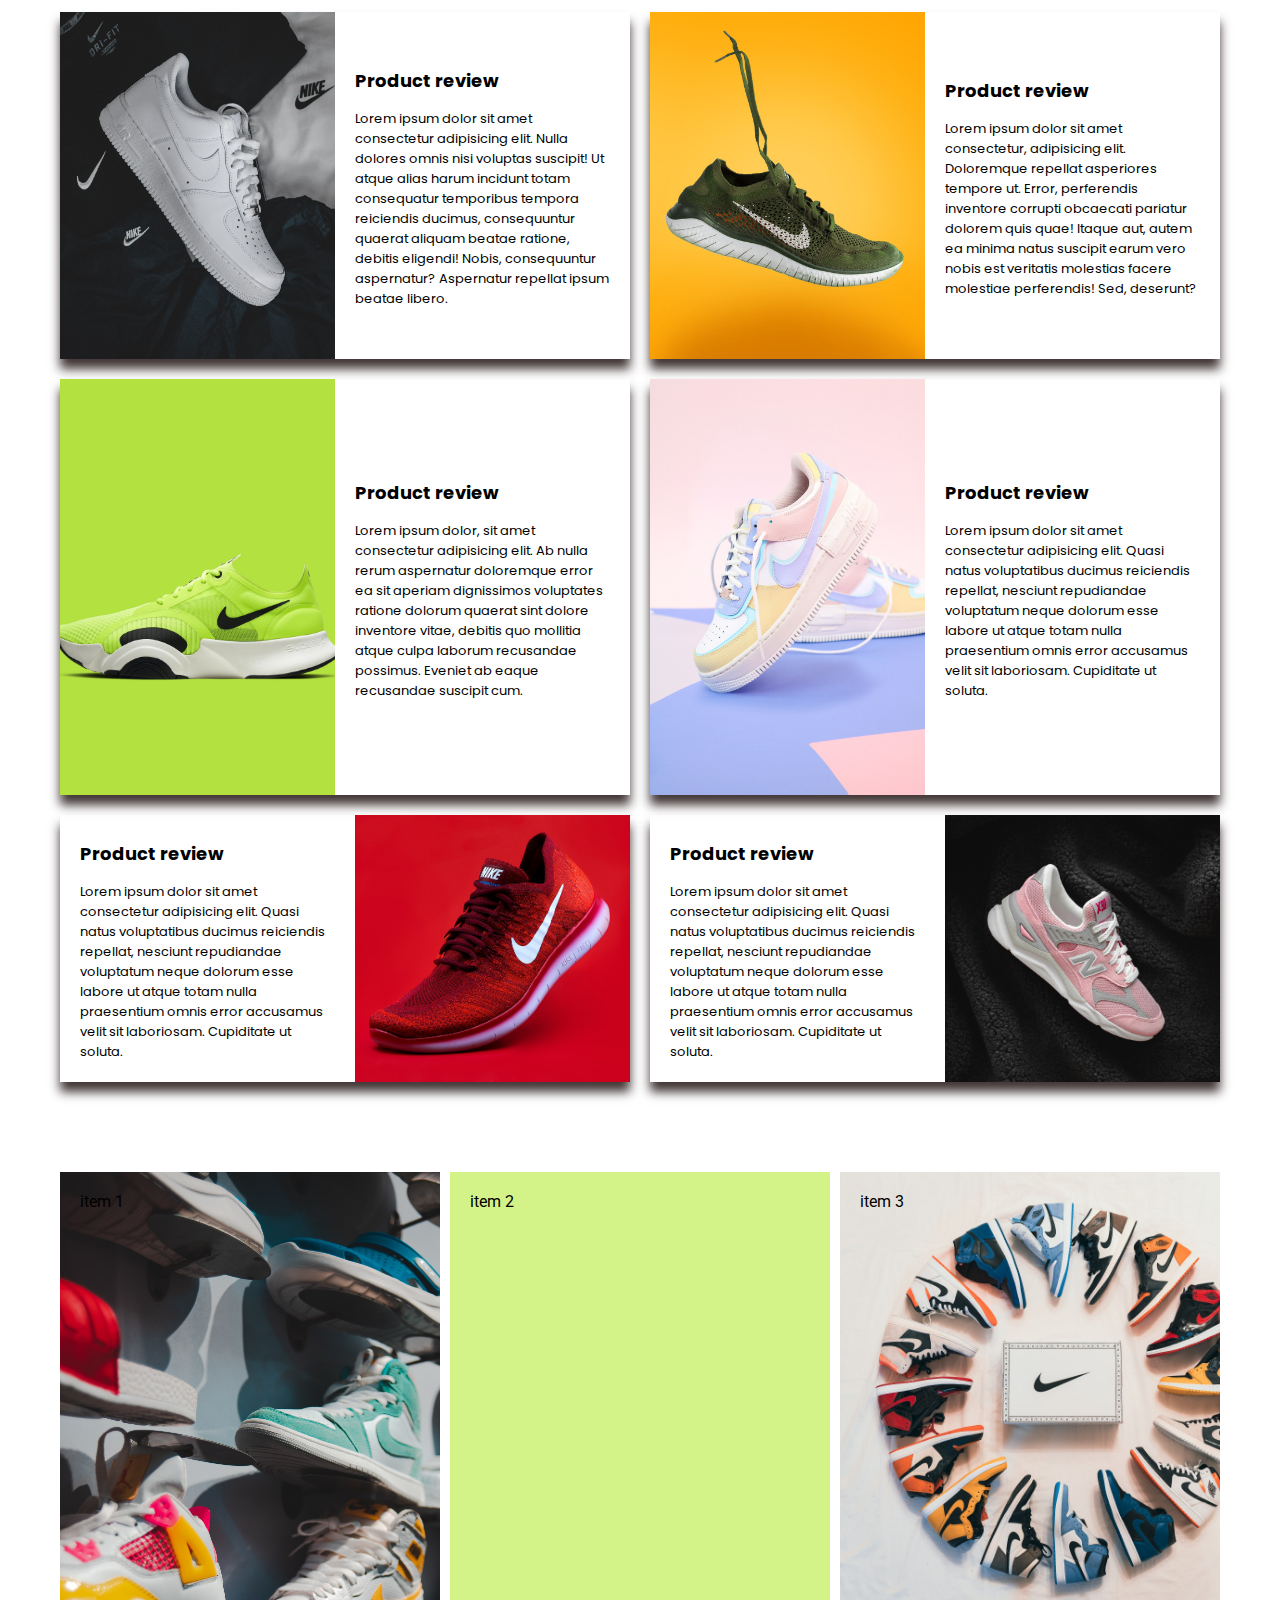
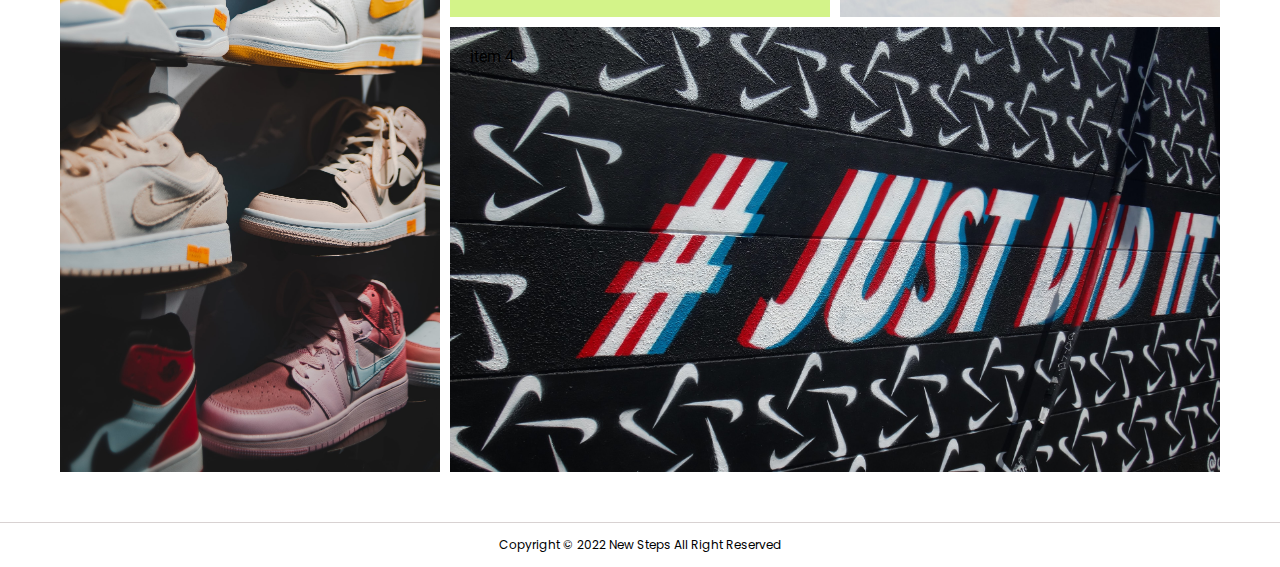
==== commit 8e5eb5bf: "grid gallary layout created" ====
--- a/css responsive site/index.html
+++ b/css responsive site/index.html
@@ -282,7 +282,7 @@
           <input class="input-item" type="text" name="" id="" placeholder="Name">
           <input class="input-item" type="email" email="" id="" placeholder="Email">
           <textarea class="input-item" name="" id="" cols="30" rows="14" placeholder="Message"></textarea>
-          <input class="input-item btn" type="submit" name="" id="">
+          <input class="input-item btn" type="submit" name="Send Message" id="">
         </form>
 
         <iframe class="map"
@@ -293,7 +293,10 @@
       </div>
     </section>
 
+    <!-- product review  -->
     <section class="rev-container">
+      <h1 class="section-title"><span class="highlight">Product </span>Review</h1>
+      <br>
 
       <div class="rev-card">
         <div class="rev-left">
@@ -341,9 +344,55 @@
             error accusamus velit sit laboriosam. Cupiditate ut soluta.</p>
         </div>
       </div>
-
-    </section>
-
+      <div class="rev-card">
+        <div class="rev-right">
+          <h1>Product review</h1>
+          <p>Lorem ipsum dolor sit amet consectetur adipisicing elit. Quasi natus voluptatibus ducimus reiciendis
+            repellat, nesciunt repudiandae voluptatum neque dolorum esse labore ut atque totam nulla praesentium omnis
+            error accusamus velit sit laboriosam. Cupiditate ut soluta.</p>
+
+        </div>
+        <div class="rev-left">
+          <img src="../image/nike-bg.jpg" alt="">
+        </div>
+      </div>
+      <div class="rev-card">
+        <div class="rev-right">
+          <h1>Product review</h1>
+          <p>Lorem ipsum dolor sit amet consectetur adipisicing elit. Quasi natus voluptatibus ducimus reiciendis
+            repellat, nesciunt repudiandae voluptatum neque dolorum esse labore ut atque totam nulla praesentium omnis
+            error accusamus velit sit laboriosam. Cupiditate ut soluta.</p>
+
+        </div>
+        <div class="rev-left">
+          <img src="../image/nike-7.jpg" alt="">
+        </div>
+      </div>
+
+    </section>
+
+    <section>
+      <div class="galary-grid-container">
+        <div class="grid-item item-1">
+          item 1
+        </div>
+        <div class="grid-item item-2">
+          item 2
+        </div>
+        <div class="grid-item item-3">
+          item 3
+        </div>
+        <div class="grid-item item-4">
+          item 4
+        </div>
+        <!-- <div class="grid-item item-5">
+          item 5
+        </div> -->
+      </div>
+
+    </section>
+
+    </section>
 
   </main>
   <footer class="footer">
--- a/css responsive site/style.css
+++ b/css responsive site/style.css
@@ -148,6 +148,7 @@
   border-radius: 20px;
   position: relative;
   overflow: hidden;
+  box-shadow: 0px 10px 10px rgb(66, 54, 54);
 }
 
 .product-card::before{
@@ -329,6 +330,14 @@
 }
 
 .input-item.btn{
+  background-color: rgba(76, 199, 38, 0.856);
+  color: aliceblue;
+  font-weight: 500;
+  font-size: 14px;
+  border: none;
+  width: 120px;
+  border-radius: 20px;
+  padding:  13px 20px ;
   cursor: pointer;
 }
 
@@ -340,7 +349,8 @@
 /* footer  */
 .footer{
   font-size: 12px;
-  font-weight: 200;
+  font-weight: 400;
+  font-family: 'Poppins', sans-serif;
   display: flex;
   justify-content: center;
   align-items: center;
@@ -357,6 +367,10 @@
   width: 100%;
   
 }
+.rev-container h1{
+  font-size: 40px;
+  margin: 5px 0px;
+}
 
 
 .rev-card{
@@ -369,7 +383,7 @@
 .rev-left{
   /* border: 1px solid rgb(48, 43, 43); */
   width: 100%;
-  margin-right: 10px;
+  /* margin-right: 10px; */
 }
 
 .rev-right{
@@ -379,7 +393,7 @@
   justify-content: center;
   /* align-items: center; */
   width: 100%;
-  padding: 10px;
+  padding: 20px;
   
   
 }
@@ -399,20 +413,99 @@
   padding: 0;
   width: 100%;
   height: 100%;
-}
+  object-fit: cover;
+}
+
+/* newsletter  */
+.newsletter{
+  width: 100%;
+  height: 100vh;
+  background-image: url(./../image/nike-bg-1.jpg);
+  background-position: center;
+  background-size: cover;
+  background-repeat: no-repeat;
+  
+}
+
+/* galary  */
+.galary-grid-container{
+  display: grid;
+  grid-template-columns: 1fr 1fr 1fr;
+  grid-gap: 10px;
+  height: 100vh;
+  width: 100%;
+  /* border: 5px solid rgb(46, 36, 36); */
+
+}
+
+.grid-item{
+  background-color: rgb(211, 243, 137);
+  /* border: 1px solid red; */
+  padding: 20px;
+  
+}
+
+.item-1{
+  grid-row: 1/3;
+  background-image: url(/image/galary2.jpg);
+  width: 100%;
+  background-size: cover;
+  background-repeat: repeat;
+  object-fit: cover;
+}
+
+.item-2{
+  background-image: url(/image/galary4.jpg);
+  width: 100%;
+  background-size: cover;
+  background-repeat: no-repeat;
+  object-fit: cover;
+}
+
+.item-3{
+  background-image: url(/image/galary3.jpg);
+  width: 100%;
+  background-size: cover;
+  background-repeat: no-repeat;
+  object-fit: contain;
+}
+
+.item-4{
+ grid-column: span 2;
+ background-image: url(/image/galary1.jpg);
+ width: 100%;
+ background-size: cover;
+ background-repeat: no-repeat;
+ object-fit: contain;
+}
+
 
 
 @media (max-width:1050px){
-  .card-container{
+  .card-container {
     grid-template-columns: repeat(2, 1fr);
     grid-row-gap: 18px;
     place-items: center;
   }
 }
 
+
 @media (max-width:720px){
   .card-container, .banner, .about, .contact{
     grid-template-columns: 1fr;
+ 
+  }
+}
+
+@media (max-width:720px){
+  .galary-grid-container{
+
+ 
+  }
+}
+@media (max-width:480px){
+  .rev-container{
+   grid-row-gap: 10px;
  
   }
 }
@@ -434,7 +527,8 @@
     width: 100%;
     height: 560px;
     padding-top: 10px;
-    background-size: contain;
+    /* background-size: contain; */
+    object-fit: cover;
 
   
     }
@@ -445,14 +539,21 @@
     flex-direction: column;
    
   }
-}
+  .rev-container h1{
+    font-size: 26px;
+  }
+  .rev-container p{
+    font-size: 14px;
+  }
+}
+
 @media (max-width:480px){
   .rev-card img{
   width: 100%;
   height: 100%;
-  padding-top: 10px;
-  align-items: center;
-  background-size: cover;
+  padding-top: 5px;
+  align-items: center;
+  object-fit: cover;
 
   }
 }
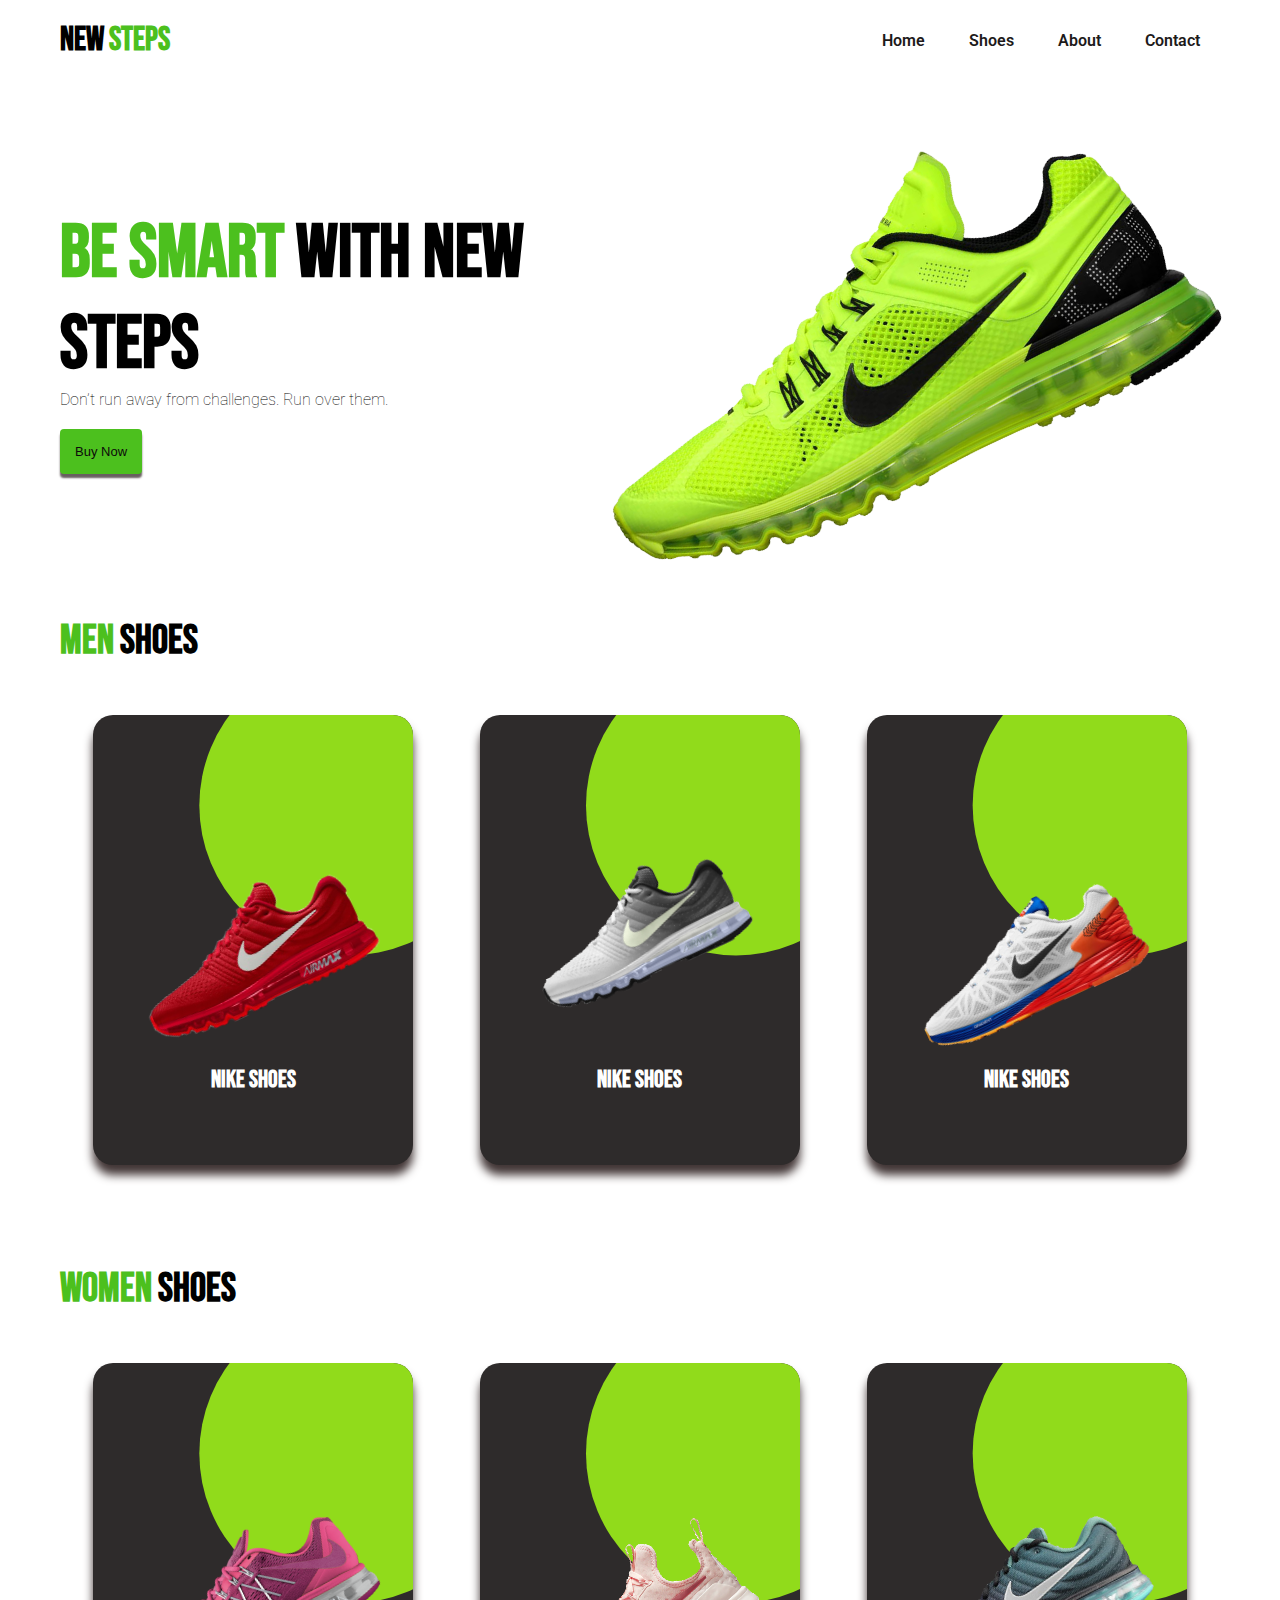
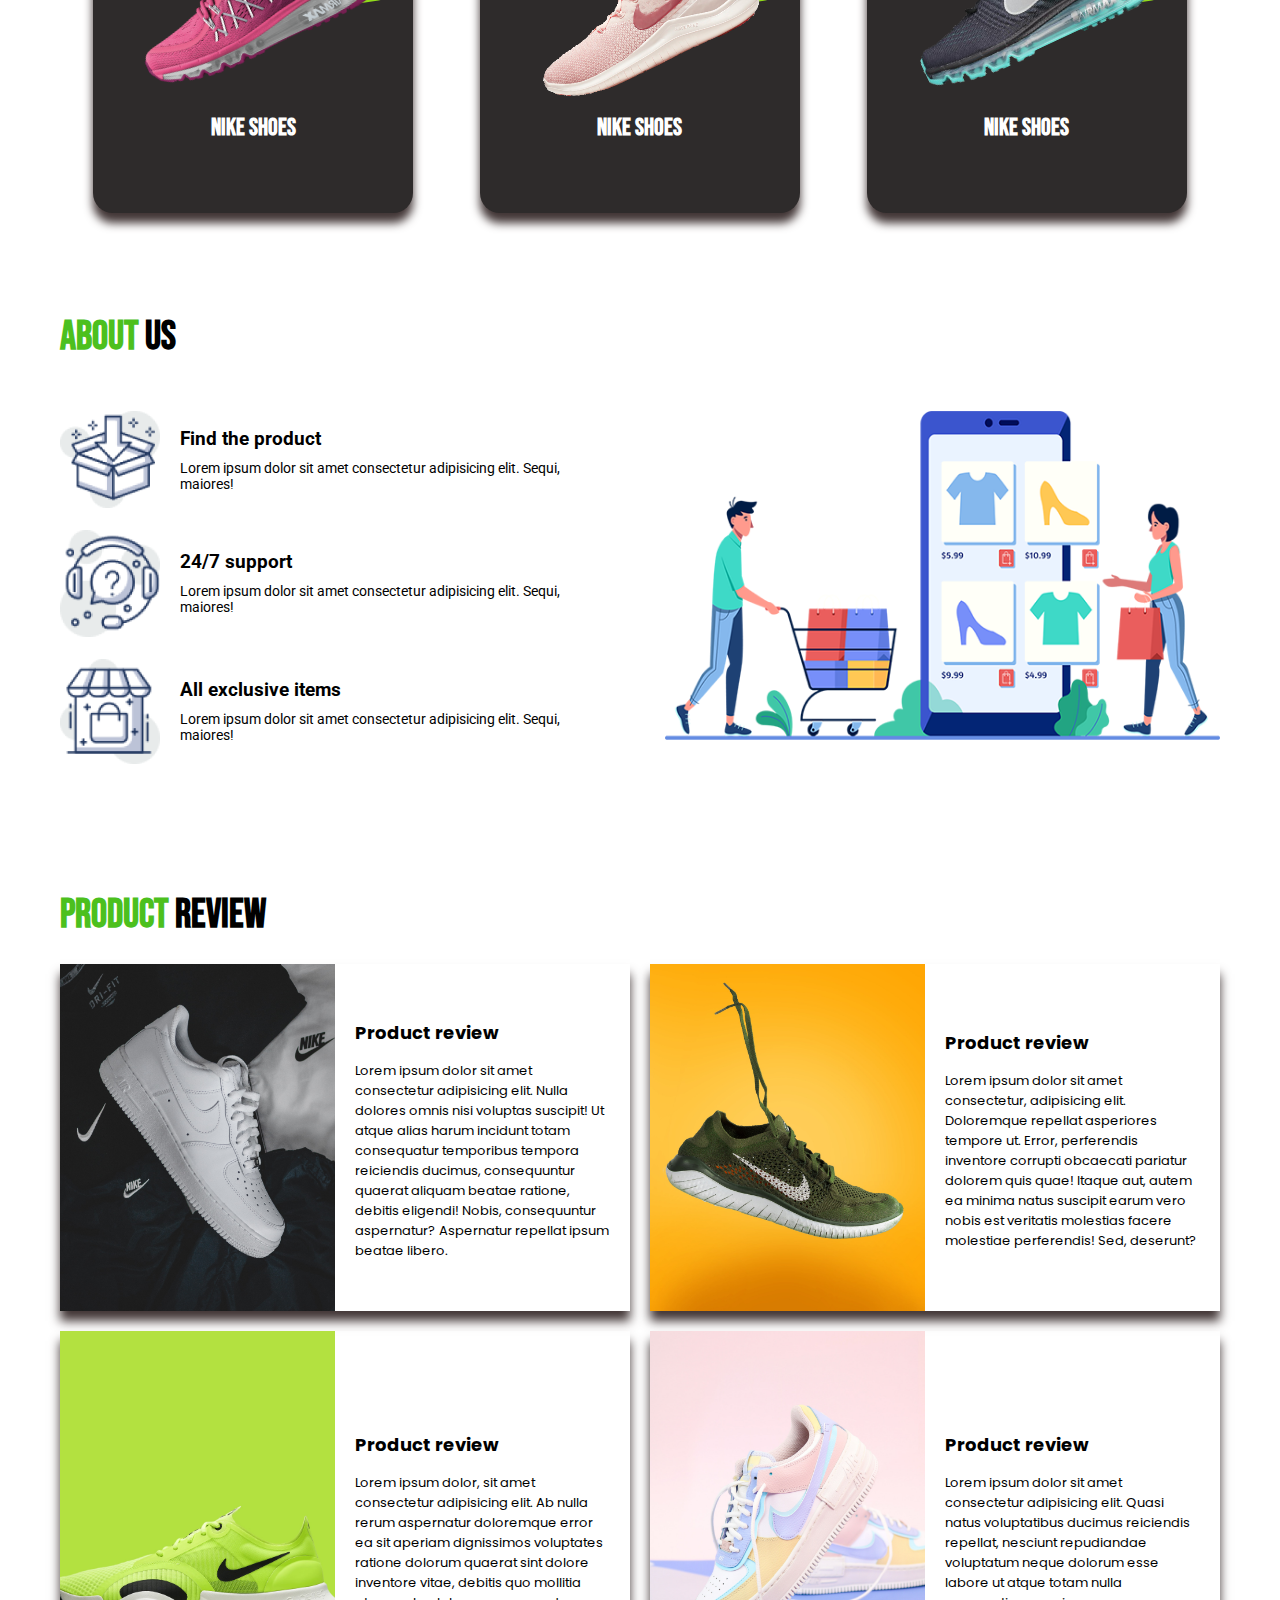
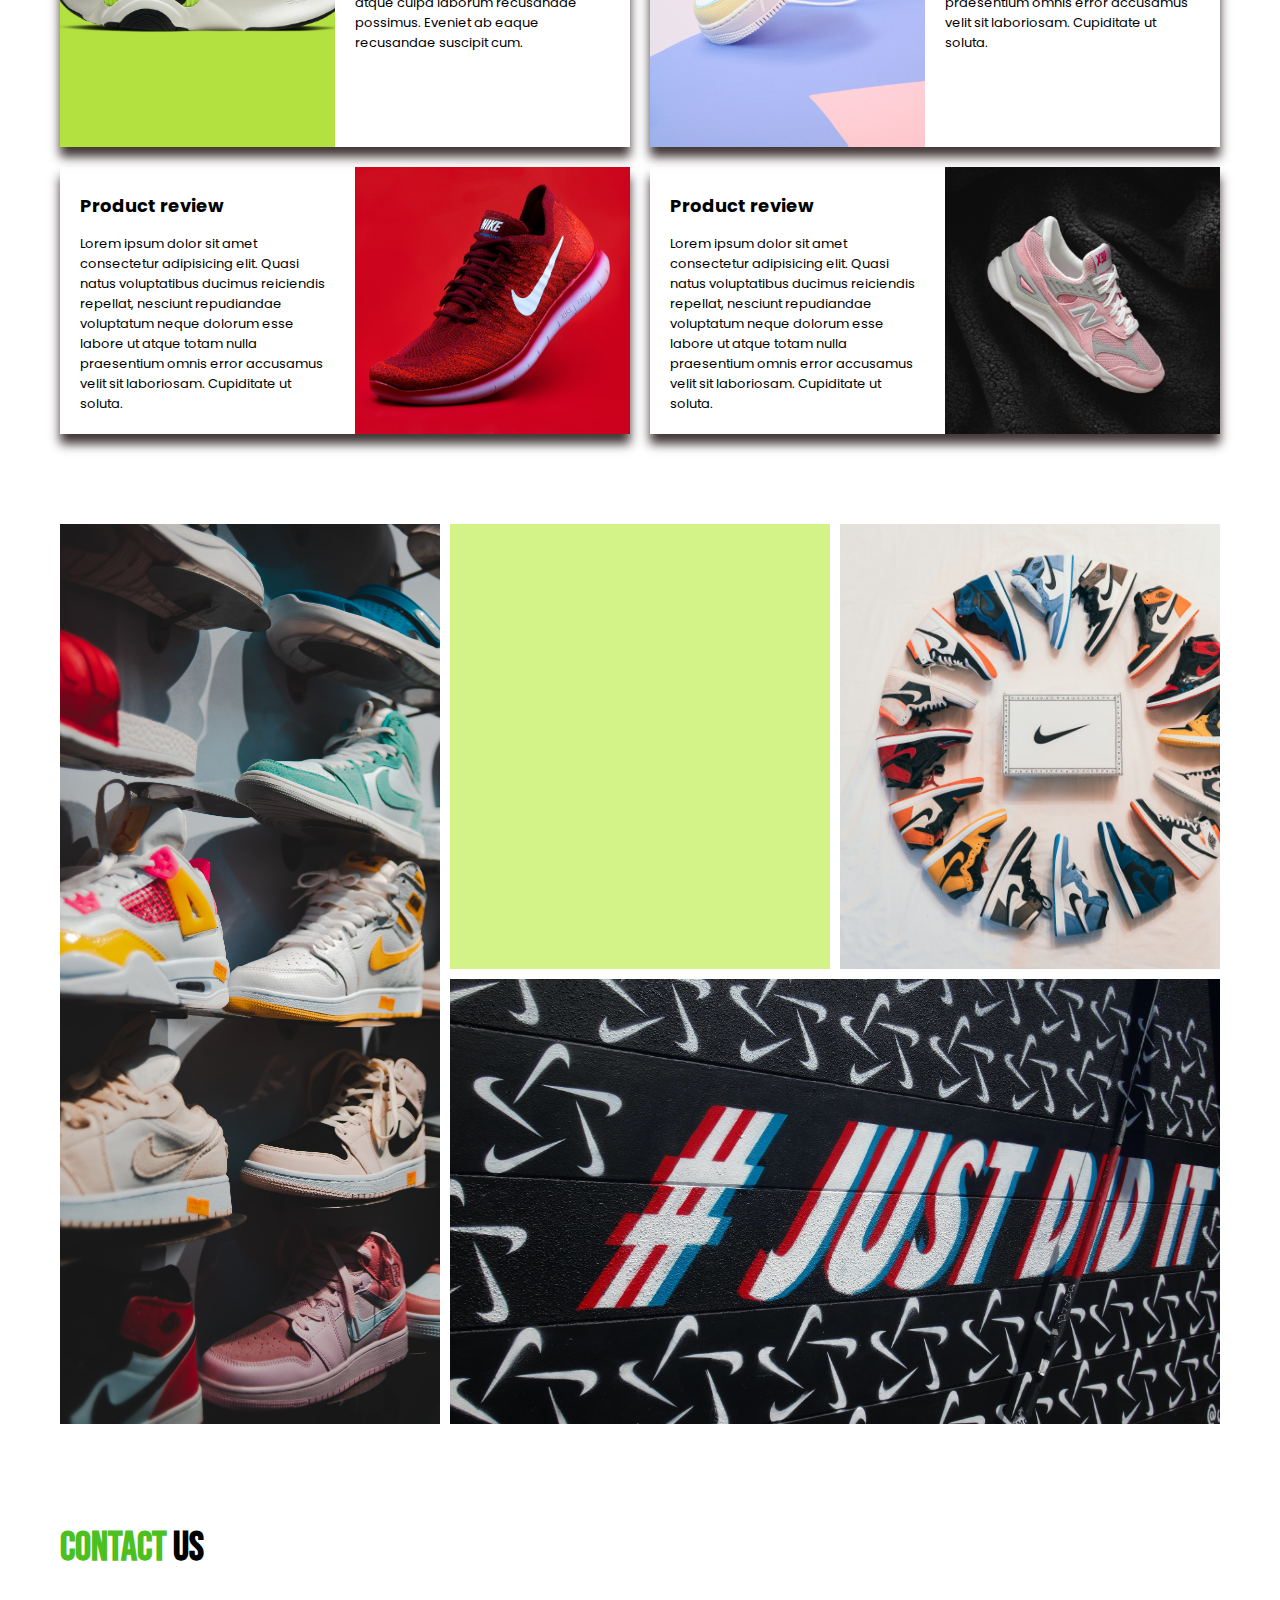
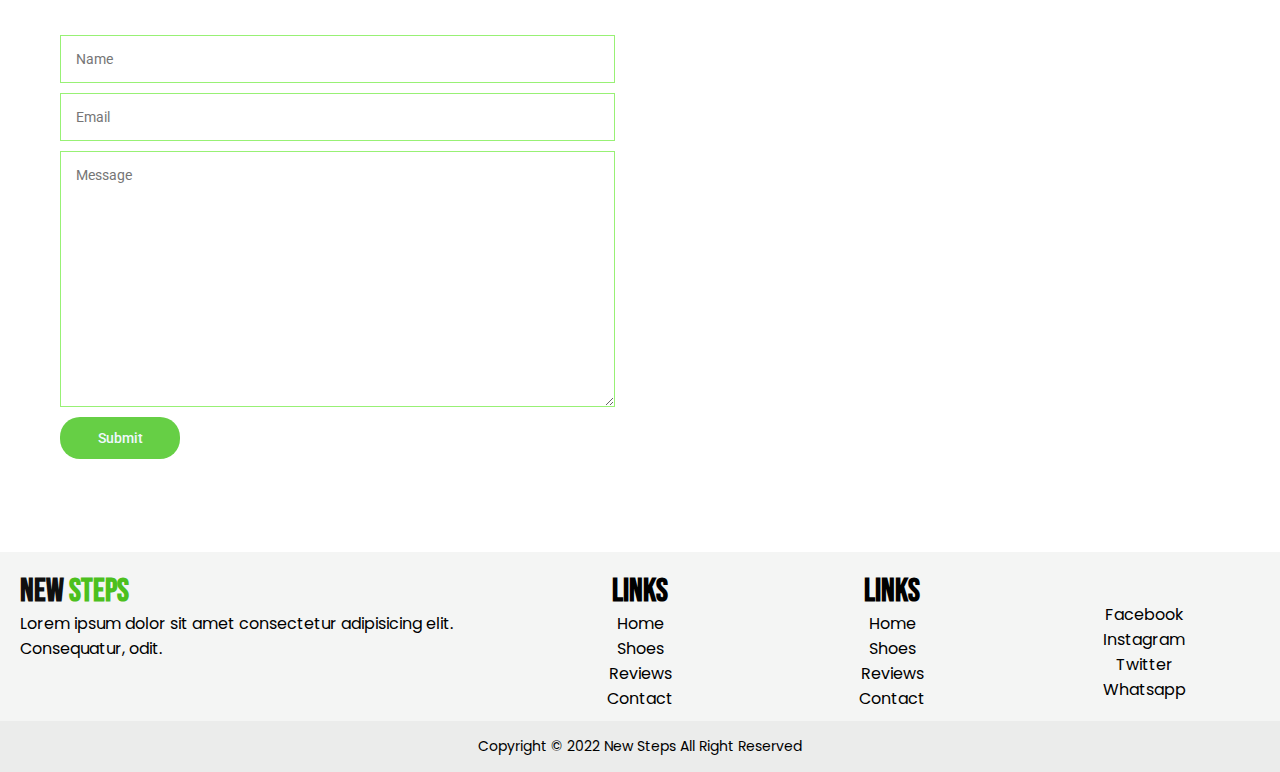
==== commit 86c47173: "responsive galary layout, footer added" ====
--- a/css responsive site/index.html
+++ b/css responsive site/index.html
@@ -271,6 +271,108 @@
 
     </section>
 
+
+    <!-- product review  -->
+    <section class="rev-container">
+      <h1 class="section-title"><span class="highlight">Product </span>Review</h1>
+      <br>
+
+      <div class="rev-card">
+        <div class="rev-left">
+          <img src="../image/nike-1.jpg" alt="">
+        </div>
+        <div class="rev-right">
+          <h1>Product review</h1>
+          <p>Lorem ipsum dolor sit amet consectetur adipisicing elit. Nulla dolores omnis nisi voluptas suscipit! Ut
+            atque alias harum incidunt totam consequatur temporibus tempora reiciendis ducimus, consequuntur quaerat
+            aliquam beatae ratione, debitis eligendi! Nobis, consequuntur aspernatur? Aspernatur repellat ipsum beatae
+            libero.</p>
+        </div>
+      </div>
+
+      <div class="rev-card">
+        <div class="rev-left">
+          <img src="../image/nike-2.jpg" alt="">
+        </div>
+        <div class="rev-right">
+          <h1>Product review</h1>
+          <p>Lorem ipsum dolor sit amet consectetur, adipisicing elit. Doloremque repellat asperiores tempore ut. Error,
+            perferendis inventore corrupti obcaecati pariatur dolorem quis quae! Itaque aut, autem ea minima natus
+            suscipit earum vero nobis est veritatis molestias facere molestiae perferendis! Sed, deserunt?</p>
+        </div>
+      </div>
+      <div class="rev-card">
+        <div class="rev-left">
+          <img src="../image/nike-3.jpg" alt="">
+        </div>
+        <div class="rev-right">
+          <h1>Product review</h1>
+          <p>Lorem ipsum dolor, sit amet consectetur adipisicing elit. Ab nulla rerum aspernatur doloremque error ea sit
+            aperiam dignissimos voluptates ratione dolorum quaerat sint dolore inventore vitae, debitis quo mollitia
+            atque culpa laborum recusandae possimus. Eveniet ab eaque recusandae suscipit cum.</p>
+        </div>
+      </div>
+      <div class="rev-card">
+        <div class="rev-left">
+          <img src="../image/nike-4.jpg" alt="">
+        </div>
+        <div class="rev-right">
+          <h1>Product review</h1>
+          <p>Lorem ipsum dolor sit amet consectetur adipisicing elit. Quasi natus voluptatibus ducimus reiciendis
+            repellat, nesciunt repudiandae voluptatum neque dolorum esse labore ut atque totam nulla praesentium omnis
+            error accusamus velit sit laboriosam. Cupiditate ut soluta.</p>
+        </div>
+      </div>
+      <div class="rev-card">
+        <div class="rev-right">
+          <h1>Product review</h1>
+          <p>Lorem ipsum dolor sit amet consectetur adipisicing elit. Quasi natus voluptatibus ducimus reiciendis
+            repellat, nesciunt repudiandae voluptatum neque dolorum esse labore ut atque totam nulla praesentium omnis
+            error accusamus velit sit laboriosam. Cupiditate ut soluta.</p>
+
+        </div>
+        <div class="rev-left">
+          <img src="../image/nike-bg.jpg" alt="">
+        </div>
+      </div>
+      <div class="rev-card">
+        <div class="rev-right">
+          <h1>Product review</h1>
+          <p>Lorem ipsum dolor sit amet consectetur adipisicing elit. Quasi natus voluptatibus ducimus reiciendis
+            repellat, nesciunt repudiandae voluptatum neque dolorum esse labore ut atque totam nulla praesentium omnis
+            error accusamus velit sit laboriosam. Cupiditate ut soluta.</p>
+
+        </div>
+        <div class="rev-left">
+          <img src="../image/nike-7.jpg" alt="">
+        </div>
+      </div>
+
+    </section>
+
+    <section>
+      <div class="galary-grid-container">
+        <div class="grid-item item-1">
+          <!-- item 1 -->
+        </div>
+        <div class="grid-item item-2">
+          <!-- item 2 -->
+        </div>
+        <div class="grid-item item-3">
+          <!-- item 3 -->
+        </div>
+        <div class="grid-item item-4">
+          <!-- item 4 -->
+        </div>
+        <!-- <div class="grid-item item-5">
+          item 5
+        </div> -->
+      </div>
+
+    </section>
+
+    </section>
+
     <!-- contact  -->
     <section id="contact">
       <div class="section-title">
@@ -293,110 +395,45 @@
       </div>
     </section>
 
-    <!-- product review  -->
-    <section class="rev-container">
-      <h1 class="section-title"><span class="highlight">Product </span>Review</h1>
-      <br>
-
-      <div class="rev-card">
-        <div class="rev-left">
-          <img src="../image/nike-1.jpg" alt="">
-        </div>
-        <div class="rev-right">
-          <h1>Product review</h1>
-          <p>Lorem ipsum dolor sit amet consectetur adipisicing elit. Nulla dolores omnis nisi voluptas suscipit! Ut
-            atque alias harum incidunt totam consequatur temporibus tempora reiciendis ducimus, consequuntur quaerat
-            aliquam beatae ratione, debitis eligendi! Nobis, consequuntur aspernatur? Aspernatur repellat ipsum beatae
-            libero.</p>
-        </div>
-      </div>
-
-      <div class="rev-card">
-        <div class="rev-left">
-          <img src="../image/nike-2.jpg" alt="">
-        </div>
-        <div class="rev-right">
-          <h1>Product review</h1>
-          <p>Lorem ipsum dolor sit amet consectetur, adipisicing elit. Doloremque repellat asperiores tempore ut. Error,
-            perferendis inventore corrupti obcaecati pariatur dolorem quis quae! Itaque aut, autem ea minima natus
-            suscipit earum vero nobis est veritatis molestias facere molestiae perferendis! Sed, deserunt?</p>
-        </div>
-      </div>
-      <div class="rev-card">
-        <div class="rev-left">
-          <img src="../image/nike-3.jpg" alt="">
-        </div>
-        <div class="rev-right">
-          <h1>Product review</h1>
-          <p>Lorem ipsum dolor, sit amet consectetur adipisicing elit. Ab nulla rerum aspernatur doloremque error ea sit
-            aperiam dignissimos voluptates ratione dolorum quaerat sint dolore inventore vitae, debitis quo mollitia
-            atque culpa laborum recusandae possimus. Eveniet ab eaque recusandae suscipit cum.</p>
-        </div>
-      </div>
-      <div class="rev-card">
-        <div class="rev-left">
-          <img src="../image/nike-4.jpg" alt="">
-        </div>
-        <div class="rev-right">
-          <h1>Product review</h1>
-          <p>Lorem ipsum dolor sit amet consectetur adipisicing elit. Quasi natus voluptatibus ducimus reiciendis
-            repellat, nesciunt repudiandae voluptatum neque dolorum esse labore ut atque totam nulla praesentium omnis
-            error accusamus velit sit laboriosam. Cupiditate ut soluta.</p>
-        </div>
-      </div>
-      <div class="rev-card">
-        <div class="rev-right">
-          <h1>Product review</h1>
-          <p>Lorem ipsum dolor sit amet consectetur adipisicing elit. Quasi natus voluptatibus ducimus reiciendis
-            repellat, nesciunt repudiandae voluptatum neque dolorum esse labore ut atque totam nulla praesentium omnis
-            error accusamus velit sit laboriosam. Cupiditate ut soluta.</p>
-
-        </div>
-        <div class="rev-left">
-          <img src="../image/nike-bg.jpg" alt="">
-        </div>
-      </div>
-      <div class="rev-card">
-        <div class="rev-right">
-          <h1>Product review</h1>
-          <p>Lorem ipsum dolor sit amet consectetur adipisicing elit. Quasi natus voluptatibus ducimus reiciendis
-            repellat, nesciunt repudiandae voluptatum neque dolorum esse labore ut atque totam nulla praesentium omnis
-            error accusamus velit sit laboriosam. Cupiditate ut soluta.</p>
-
-        </div>
-        <div class="rev-left">
-          <img src="../image/nike-7.jpg" alt="">
-        </div>
-      </div>
-
-    </section>
-
-    <section>
-      <div class="galary-grid-container">
-        <div class="grid-item item-1">
-          item 1
-        </div>
-        <div class="grid-item item-2">
-          item 2
-        </div>
-        <div class="grid-item item-3">
-          item 3
-        </div>
-        <div class="grid-item item-4">
-          item 4
-        </div>
-        <!-- <div class="grid-item item-5">
-          item 5
-        </div> -->
-      </div>
-
-    </section>
-
-    </section>
 
   </main>
   <footer class="footer">
-    <p>Copyright &copy 2022 New Steps All Right Reserved</p>
+
+    <div class="footer-container">
+      <div class="footer-item">
+        <h2>New <span class="highlight">Steps</span></h2>
+        <p>Lorem ipsum dolor sit amet consectetur adipisicing elit. Consequatur, odit.</p>
+      </div>
+      <div class="footer-item">
+        <h1> links</h1>
+        <ul>
+          <li>Home</li>
+          <li>Shoes</li>
+          <li>Reviews</li>
+          <li>Contact</li>
+        </ul>
+      </div>
+      <div class="footer-item">
+        <h1> links</h1>
+        <ul>
+          <li>Home</li>
+          <li>Shoes</li>
+          <li>Reviews</li>
+          <li>Contact</li>
+        </ul>
+      </div>
+      <div class="footer-item social">
+        <ul>
+          <li>Facebook</li>
+          <li>Instagram</li>
+          <li>Twitter</li>
+          <li>Whatsapp</li>
+        </ul>
+      </div>
+    </div>
+    <div class="copyright">
+      <p>Copyright &copy 2022 New Steps All Right Reserved</p>
+    </div>
   </footer>
 </body>
 
--- a/css responsive site/style.css
+++ b/css responsive site/style.css
@@ -347,7 +347,7 @@
 }
 
 /* footer  */
-.footer{
+/* .footer{
   font-size: 12px;
   font-weight: 400;
   font-family: 'Poppins', sans-serif;
@@ -357,6 +357,47 @@
   height: 45px;
   border-top: 1px solid rgb(216, 210, 210);
   margin-top: 50px;
+} */
+.footer-container{
+  display: grid;
+  grid-template-columns: 2fr 1fr 1fr 1fr;
+  font-family: 'Poppins', sans-serif;
+  margin-top: 80px;
+  padding: 10px 10px 0px 10px;
+  /* border: 2px solid blue; */
+  background-color: rgba(230, 231, 229, 0.432);
+}
+.footer-item{
+  width: 100%;
+  /* border: 2px solid rgb(204, 163, 27); */
+  font-weight: 400;
+  padding: 10px;
+}
+.footer-item h1, ul{
+  list-style: none;
+  text-align: center;
+}
+.footer-item h2{
+ font-size: 32px;
+ color: rgb(15, 15, 15);
+}
+
+.social{
+padding-top: 40px;
+}
+
+.copyright{
+  display: flex;
+  align-items: center;
+  justify-content: center;
+  font-size: 14px;
+  font-family: 'Poppins', sans-serif;
+  width: 100%;
+  /* border: 2px solid rgb(28, 206, 22); */
+  padding: 15px ;
+  background-color: rgba(157, 160, 155, 0.199);
+ 
+ 
 }
 
 .rev-container{
@@ -431,10 +472,15 @@
 .galary-grid-container{
   display: grid;
   grid-template-columns: 1fr 1fr 1fr;
+  grid-template-rows: 4fr 4fr;
   grid-gap: 10px;
   height: 100vh;
   width: 100%;
-  /* border: 5px solid rgb(46, 36, 36); */
+  /* border: 5px solid rgb(233, 26, 26); */
+  grid-template-areas: 
+  "item-1 item-2 item-3"
+  "item-1 item-4 item-4"
+  ;
 
 }
 
@@ -446,37 +492,41 @@
 }
 
 .item-1{
+  grid-area: item-1;
   grid-row: 1/3;
   background-image: url(/image/galary2.jpg);
-  width: 100%;
-  background-size: cover;
-  background-repeat: repeat;
-  object-fit: cover;
-}
-
-.item-2{
-  background-image: url(/image/galary4.jpg);
   width: 100%;
   background-size: cover;
   background-repeat: no-repeat;
   object-fit: cover;
 }
 
-.item-3{
-  background-image: url(/image/galary3.jpg);
+.item-2{
+  grid-area: item-2;
+  background-image: url(/image/galary4.jpg);
   width: 100%;
   background-size: cover;
   background-repeat: no-repeat;
-  object-fit: contain;
+  object-fit: cover;
+}
+
+.item-3{
+  grid-area: item-3;
+  background-image: url(/image/galary3.jpg);
+  width: 100%;
+  background-size: cover;
+  background-repeat: no-repeat;
+  object-fit: cover;
 }
 
 .item-4{
- grid-column: span 2;
- background-image: url(/image/galary1.jpg);
- width: 100%;
- background-size: cover;
- background-repeat: no-repeat;
- object-fit: contain;
+  grid-area: item-4;
+  grid-column: span 2;
+  background-image: url(/image/galary1.jpg);
+  width: 100%;
+  background-size: cover;
+  background-repeat: no-repeat;
+  object-fit: cover;
 }
 
 
@@ -493,13 +543,19 @@
 @media (max-width:720px){
   .card-container, .banner, .about, .contact{
     grid-template-columns: 1fr;
- 
   }
 }
 
 @media (max-width:720px){
   .galary-grid-container{
-
+  grid-template-columns: 1fr;
+  grid-template-rows: 6fr 4fr 4fr 6fr;
+  grid-template-areas: 
+  "item-1"
+  "item-2"
+  "item-3"
+  "item-4"
+  ;
  
   }
 }
@@ -585,4 +641,33 @@
   .navigation li a:hover{
     color: rgb(233, 219, 219);
   }
-}+}
+@media (max-width:720px){
+  .footer-container{
+    display: grid;
+    padding-bottom: 0px;
+    grid-template-columns: 1fr  1fr;
+    grid-template-rows: .5fr .5fr;
+  }
+}
+@media (max-width:480px){
+  .footer-container{
+    display: grid;
+    padding:20px;
+    margin-top: 20px;
+    grid-template-columns: 1fr 1fr ;
+    grid-template-rows: .5fr .5fr;
+  }
+}
+  @media (max-width:720px){
+    .footer-item{
+    display: grid;
+    place-items: center;
+    padding: 10px;
+  }
+
+  .footer-item h2, p{
+    text-align: center;
+   
+  }
+}
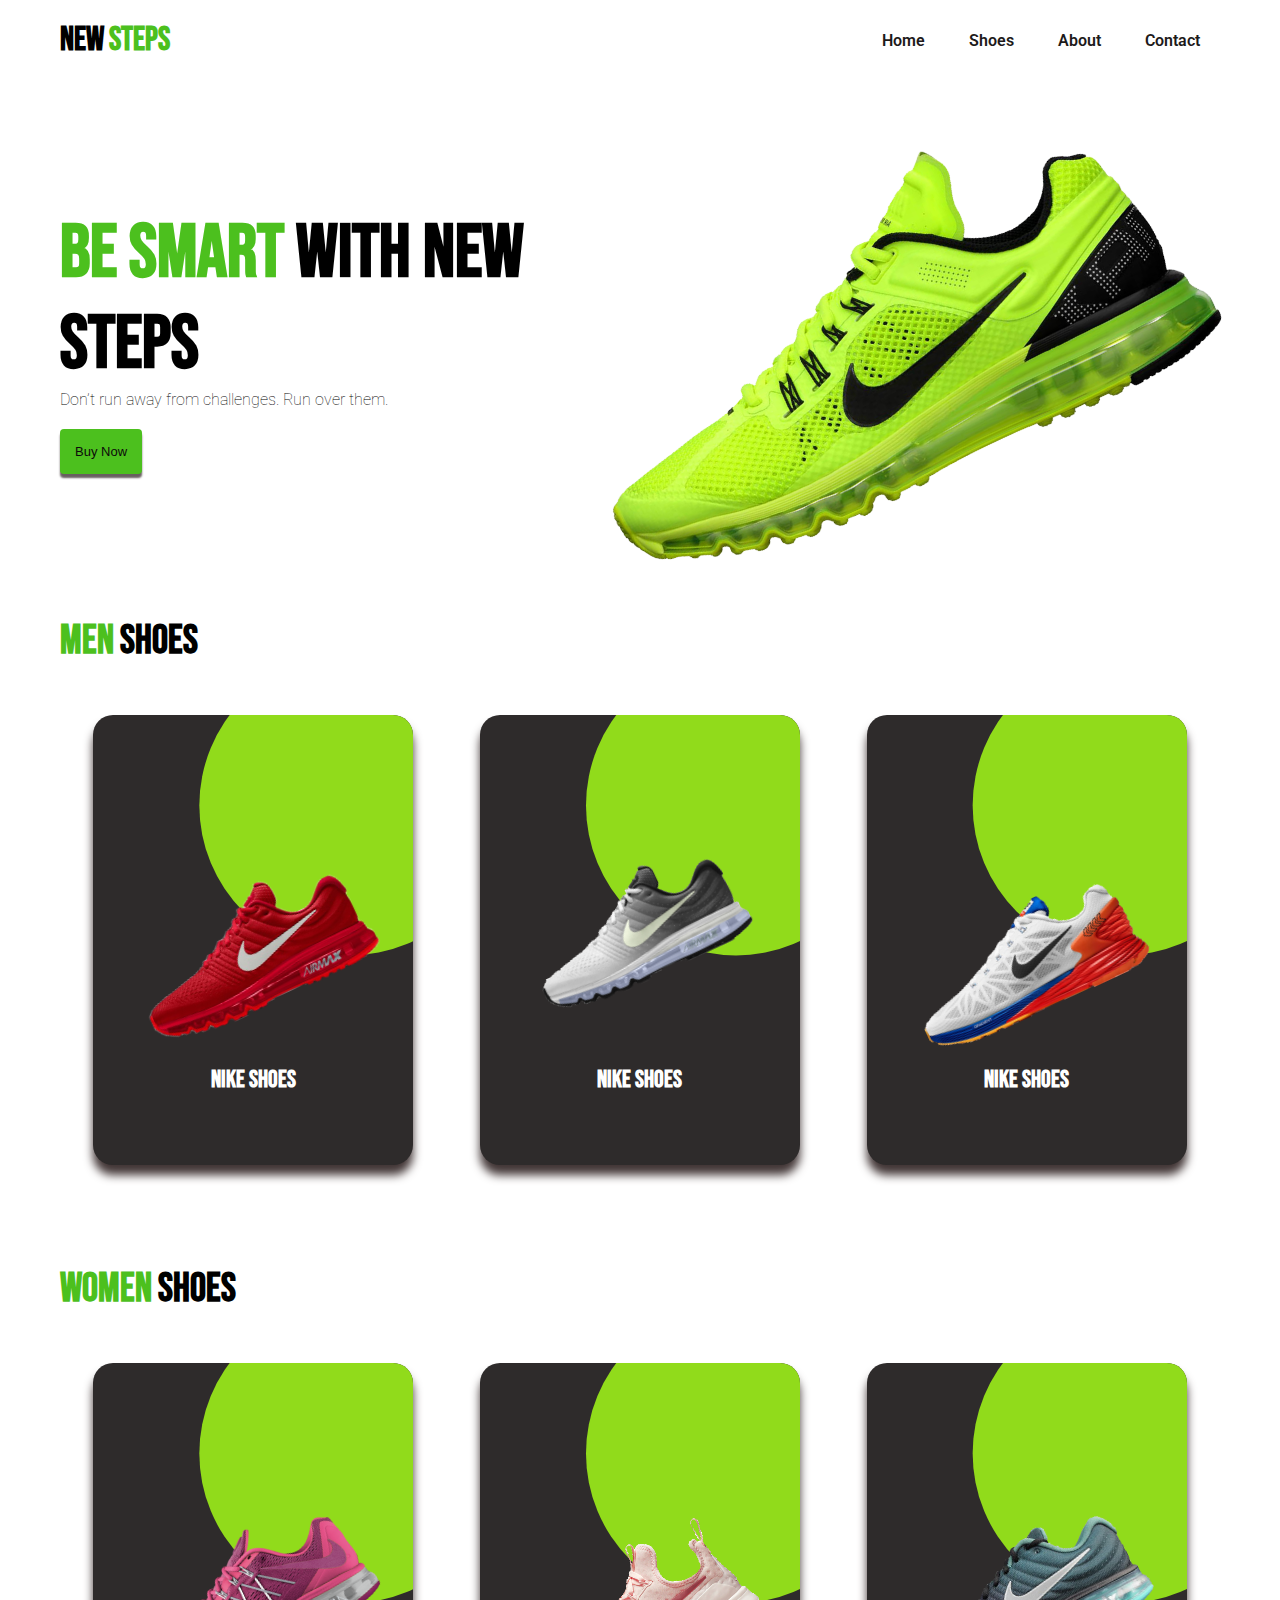
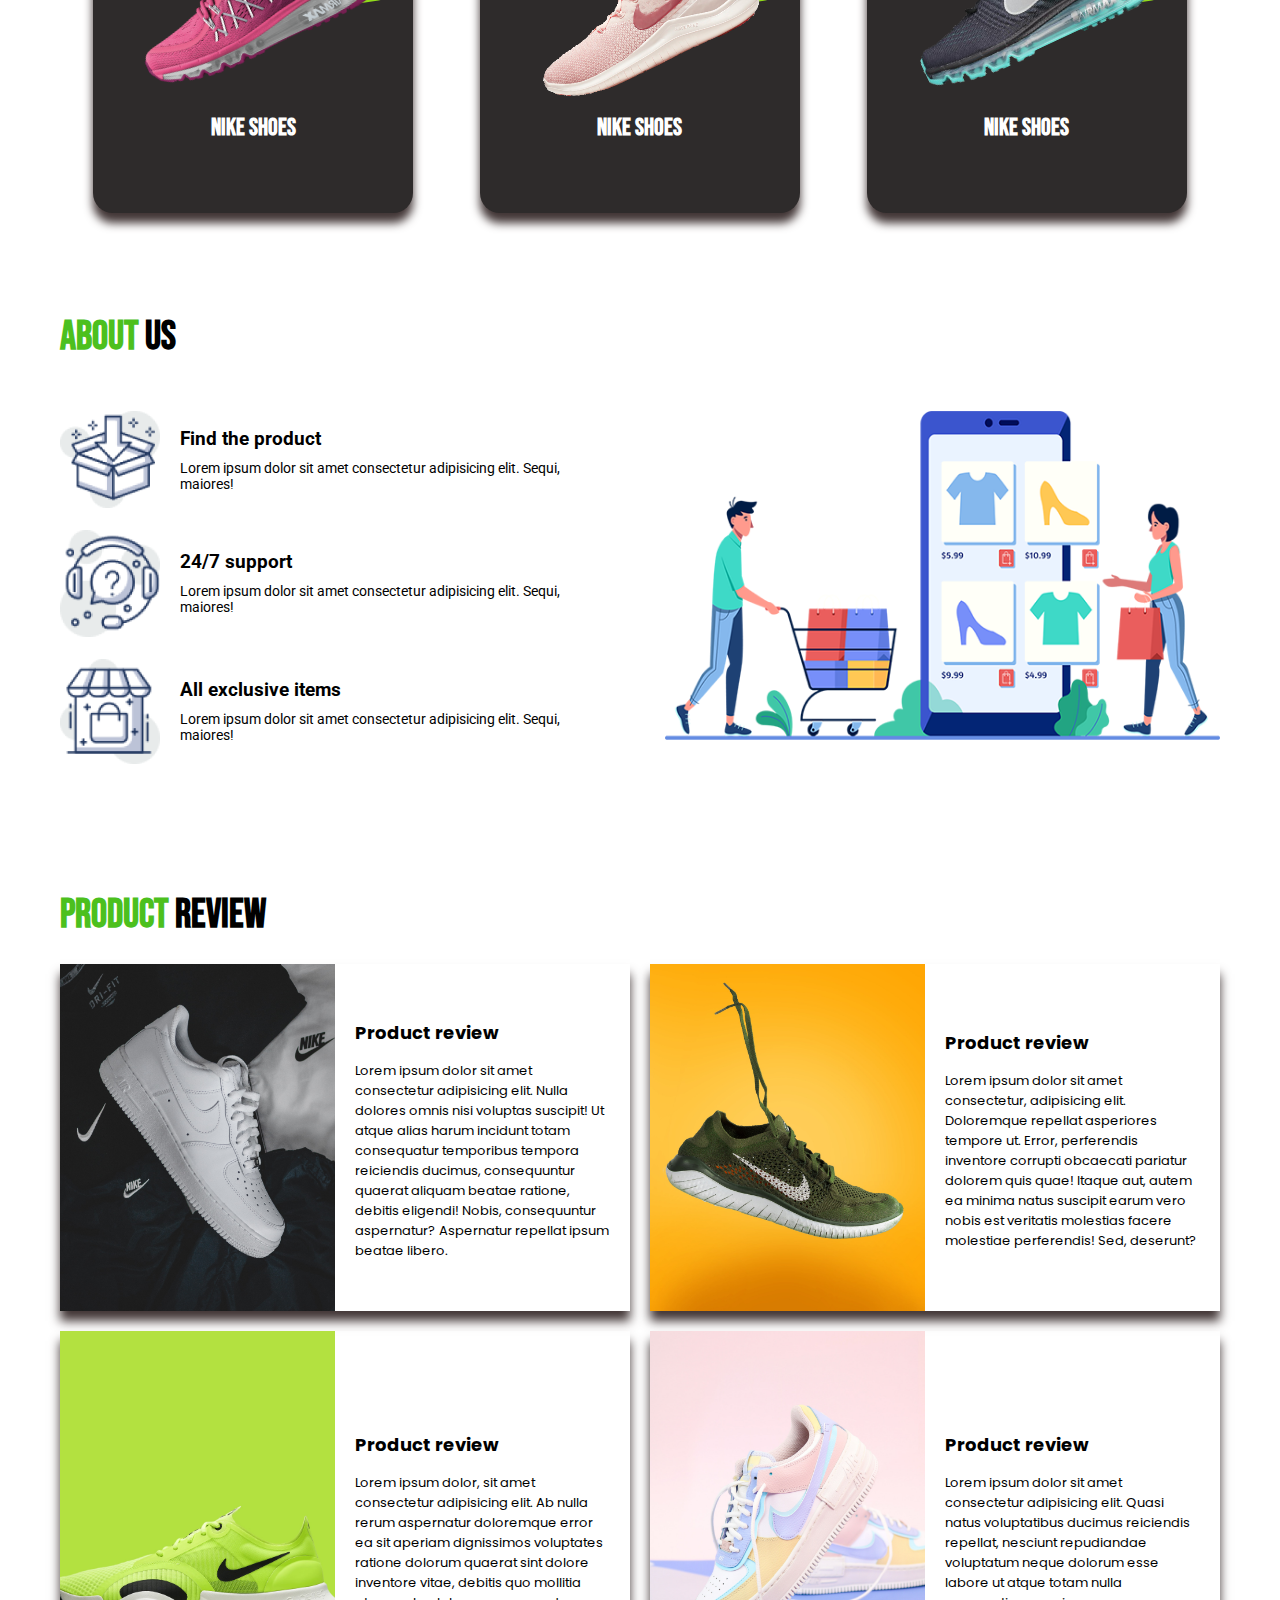
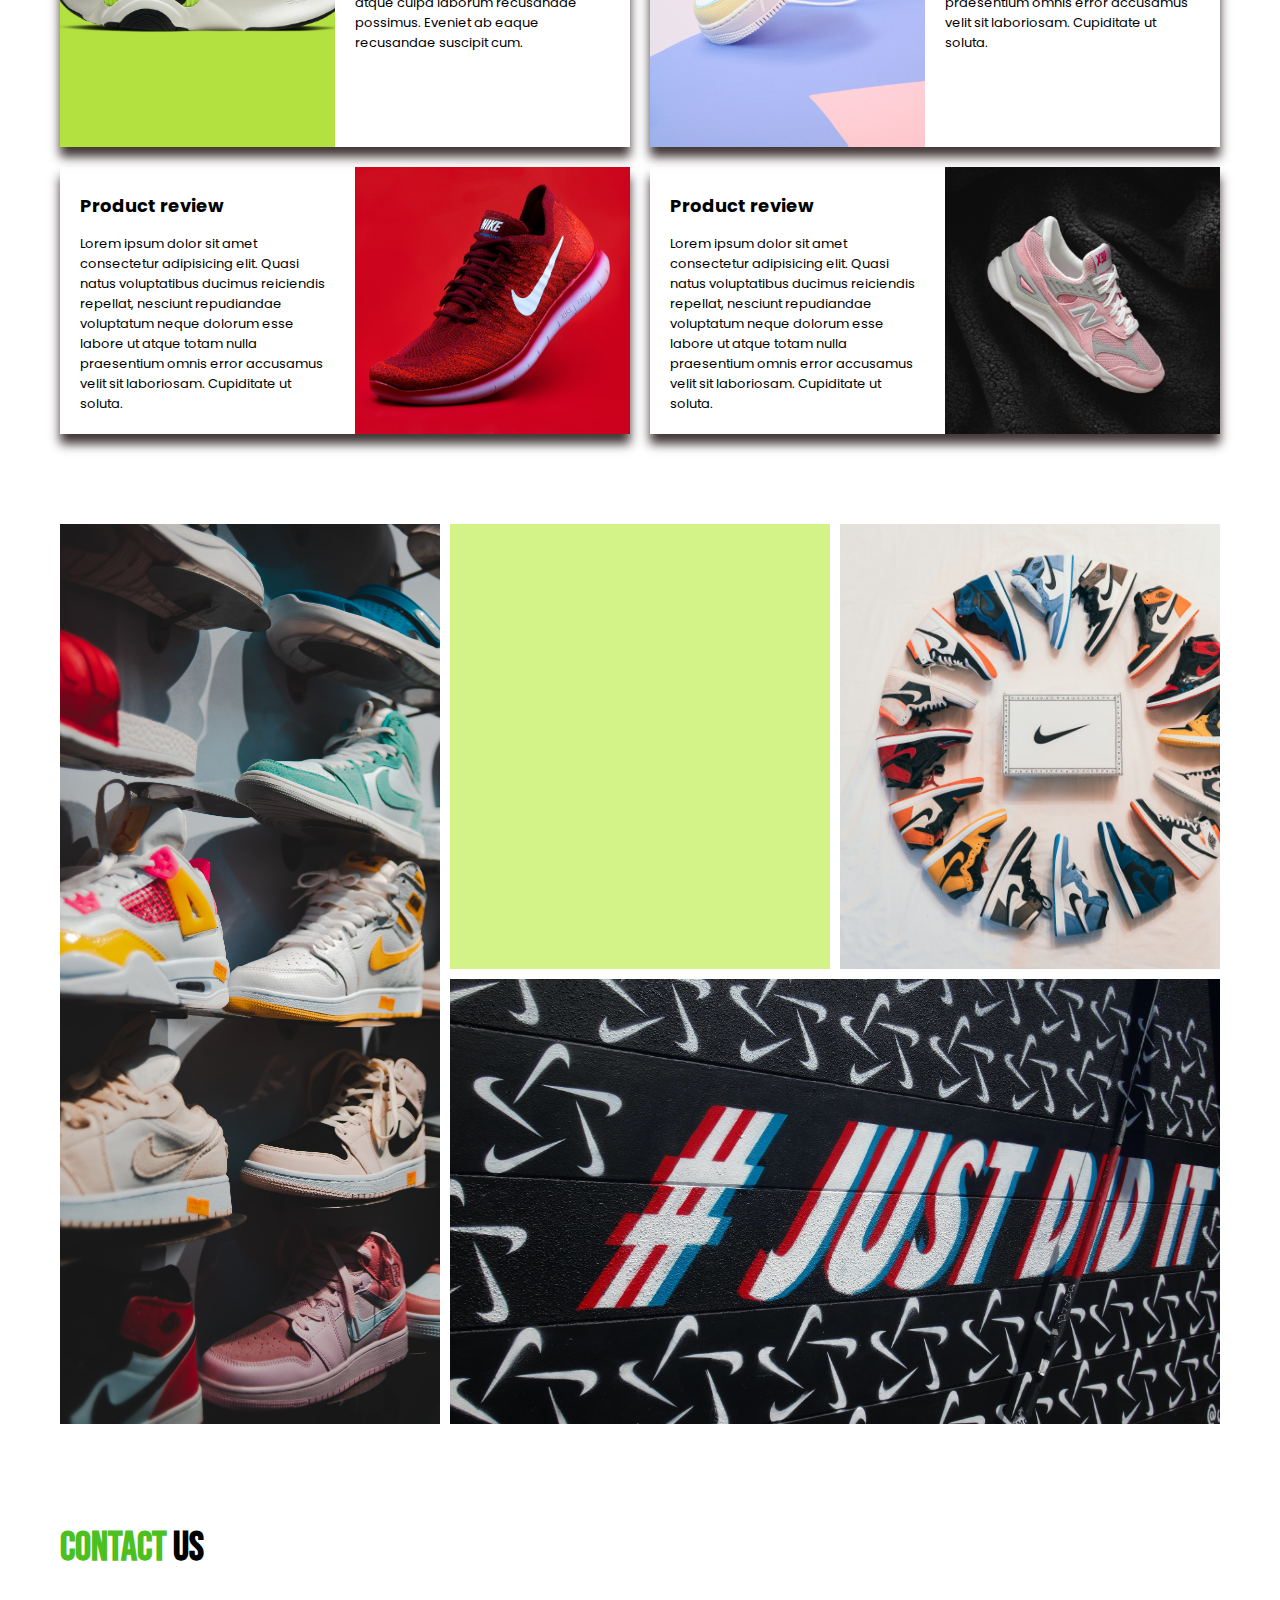
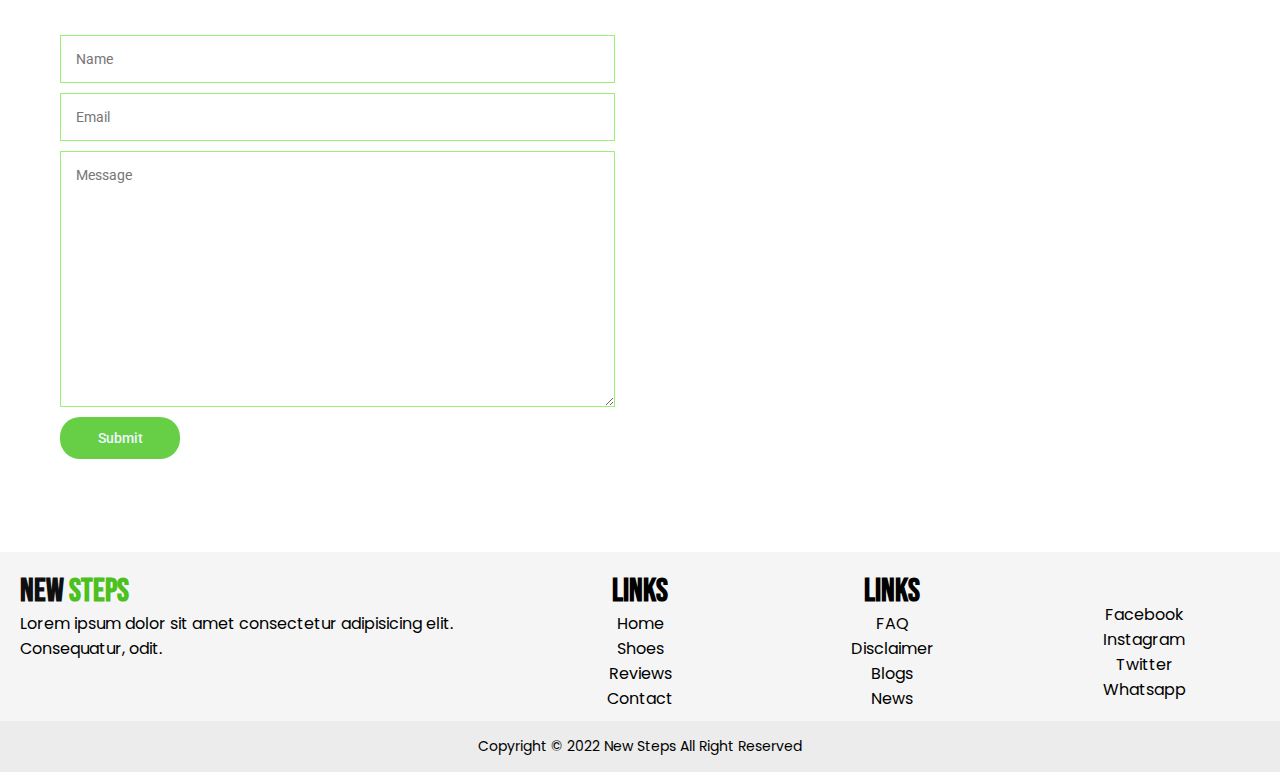
==== commit c4e20772: "responsive galary layout, footer added" ====
--- a/css responsive site/index.html
+++ b/css responsive site/index.html
@@ -405,7 +405,7 @@
         <p>Lorem ipsum dolor sit amet consectetur adipisicing elit. Consequatur, odit.</p>
       </div>
       <div class="footer-item">
-        <h1> links</h1>
+        <h1>links</h1>
         <ul>
           <li>Home</li>
           <li>Shoes</li>
@@ -414,12 +414,12 @@
         </ul>
       </div>
       <div class="footer-item">
-        <h1> links</h1>
+        <h1>links</h1>
         <ul>
-          <li>Home</li>
-          <li>Shoes</li>
-          <li>Reviews</li>
-          <li>Contact</li>
+          <li>FAQ</li>
+          <li>Disclaimer</li>
+          <li>Blogs</li>
+          <li>News</li>
         </ul>
       </div>
       <div class="footer-item social">
